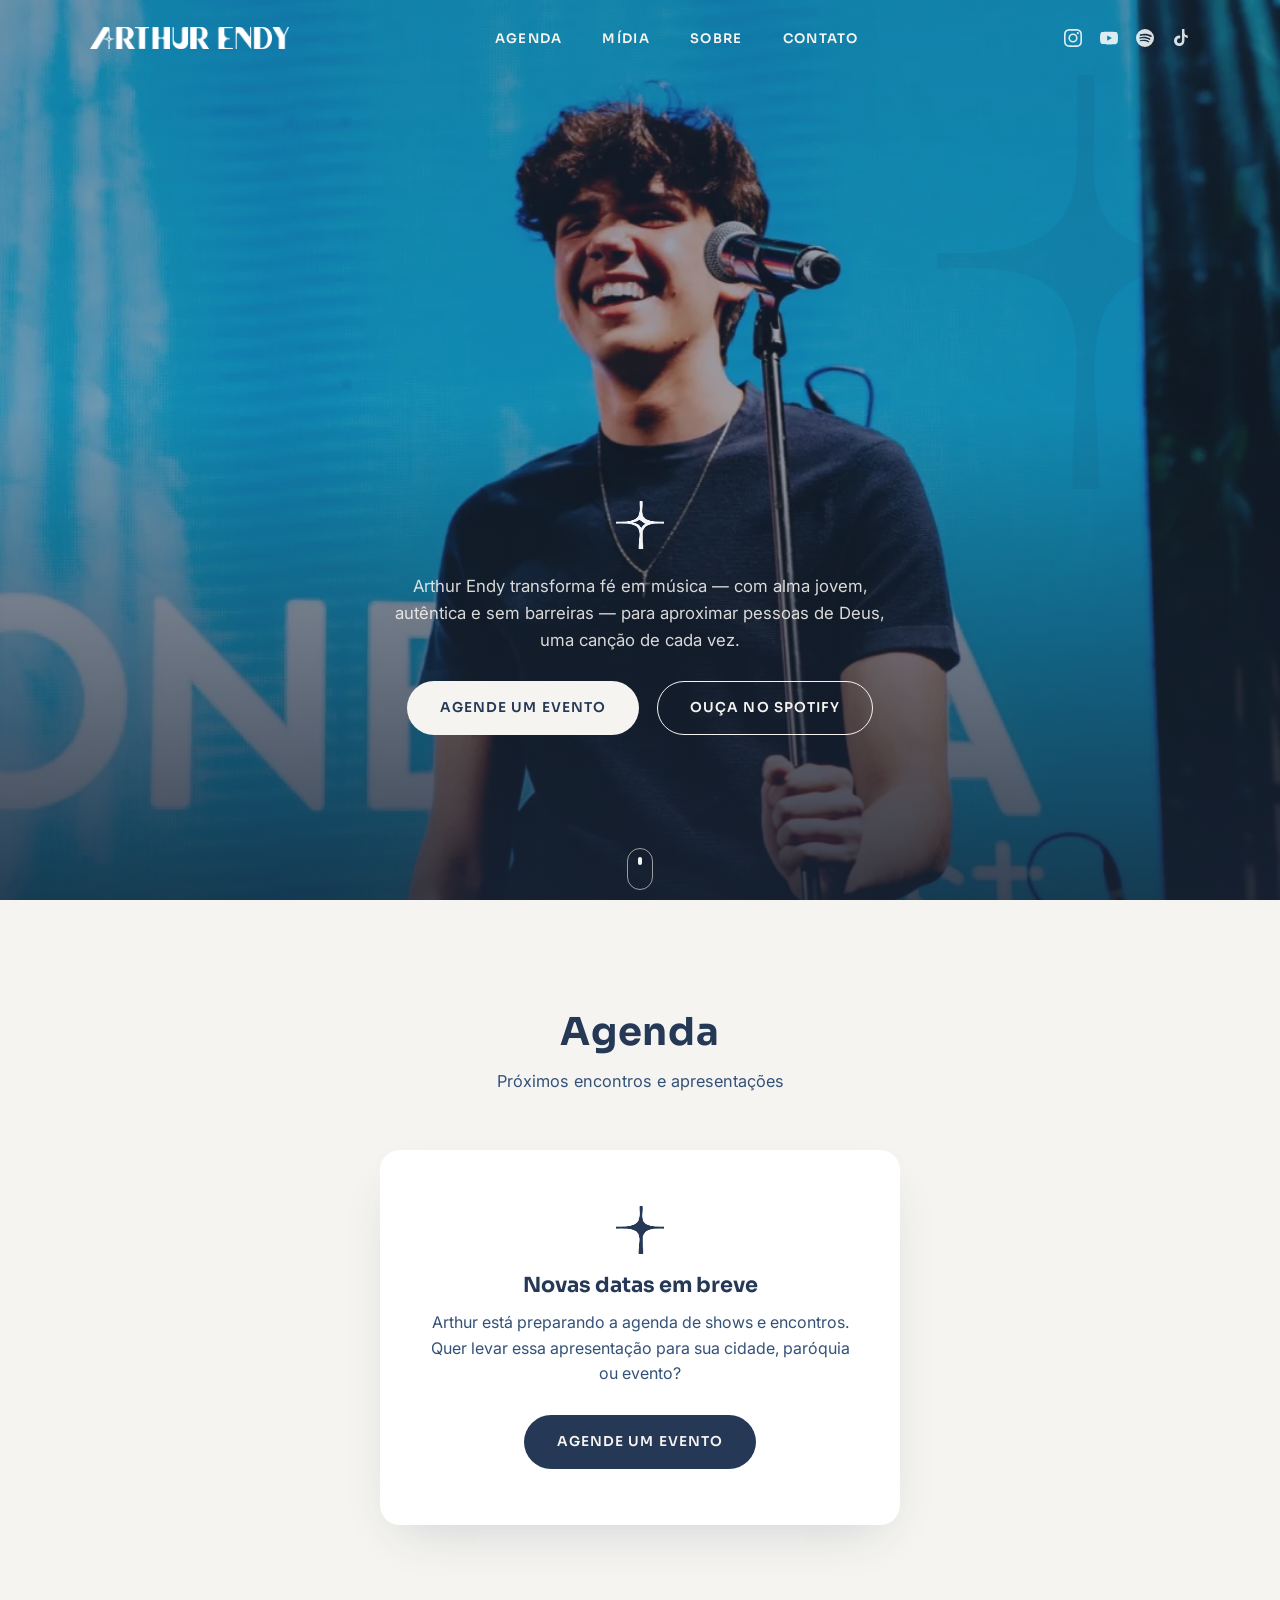
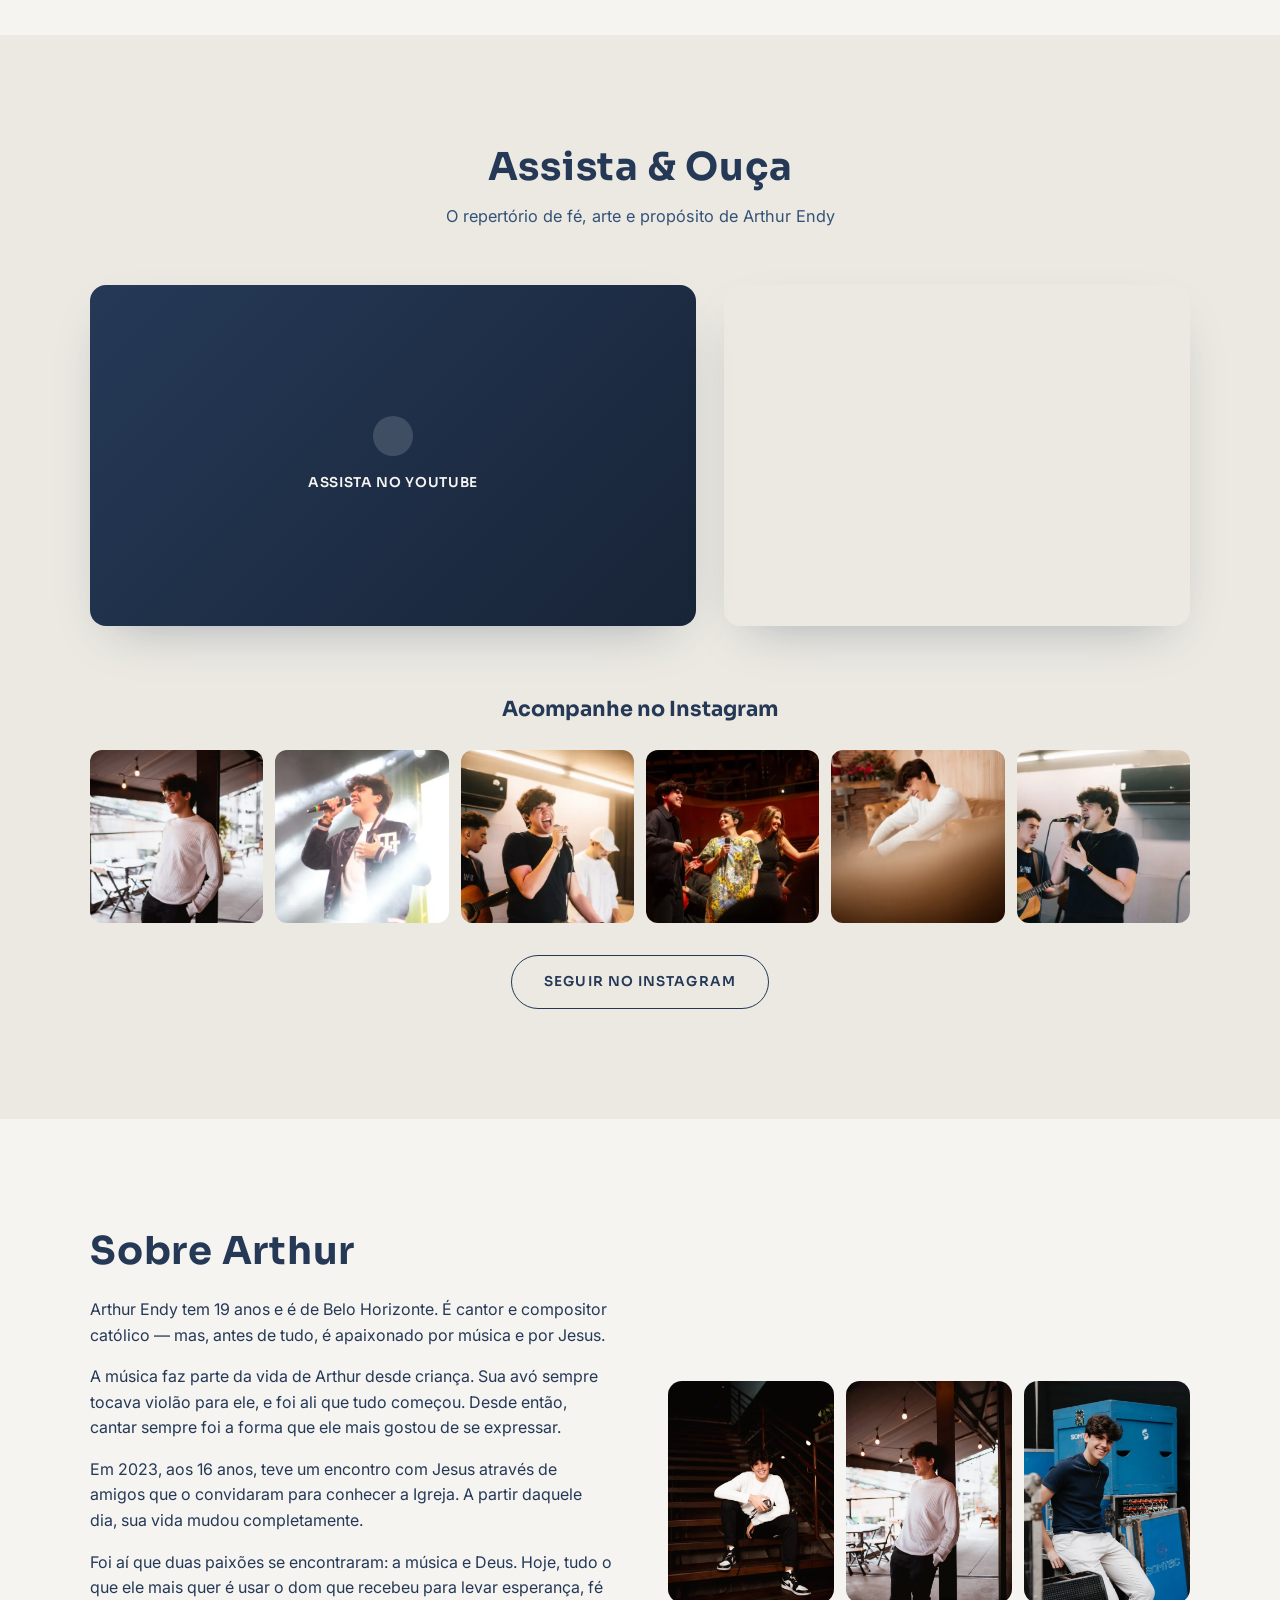
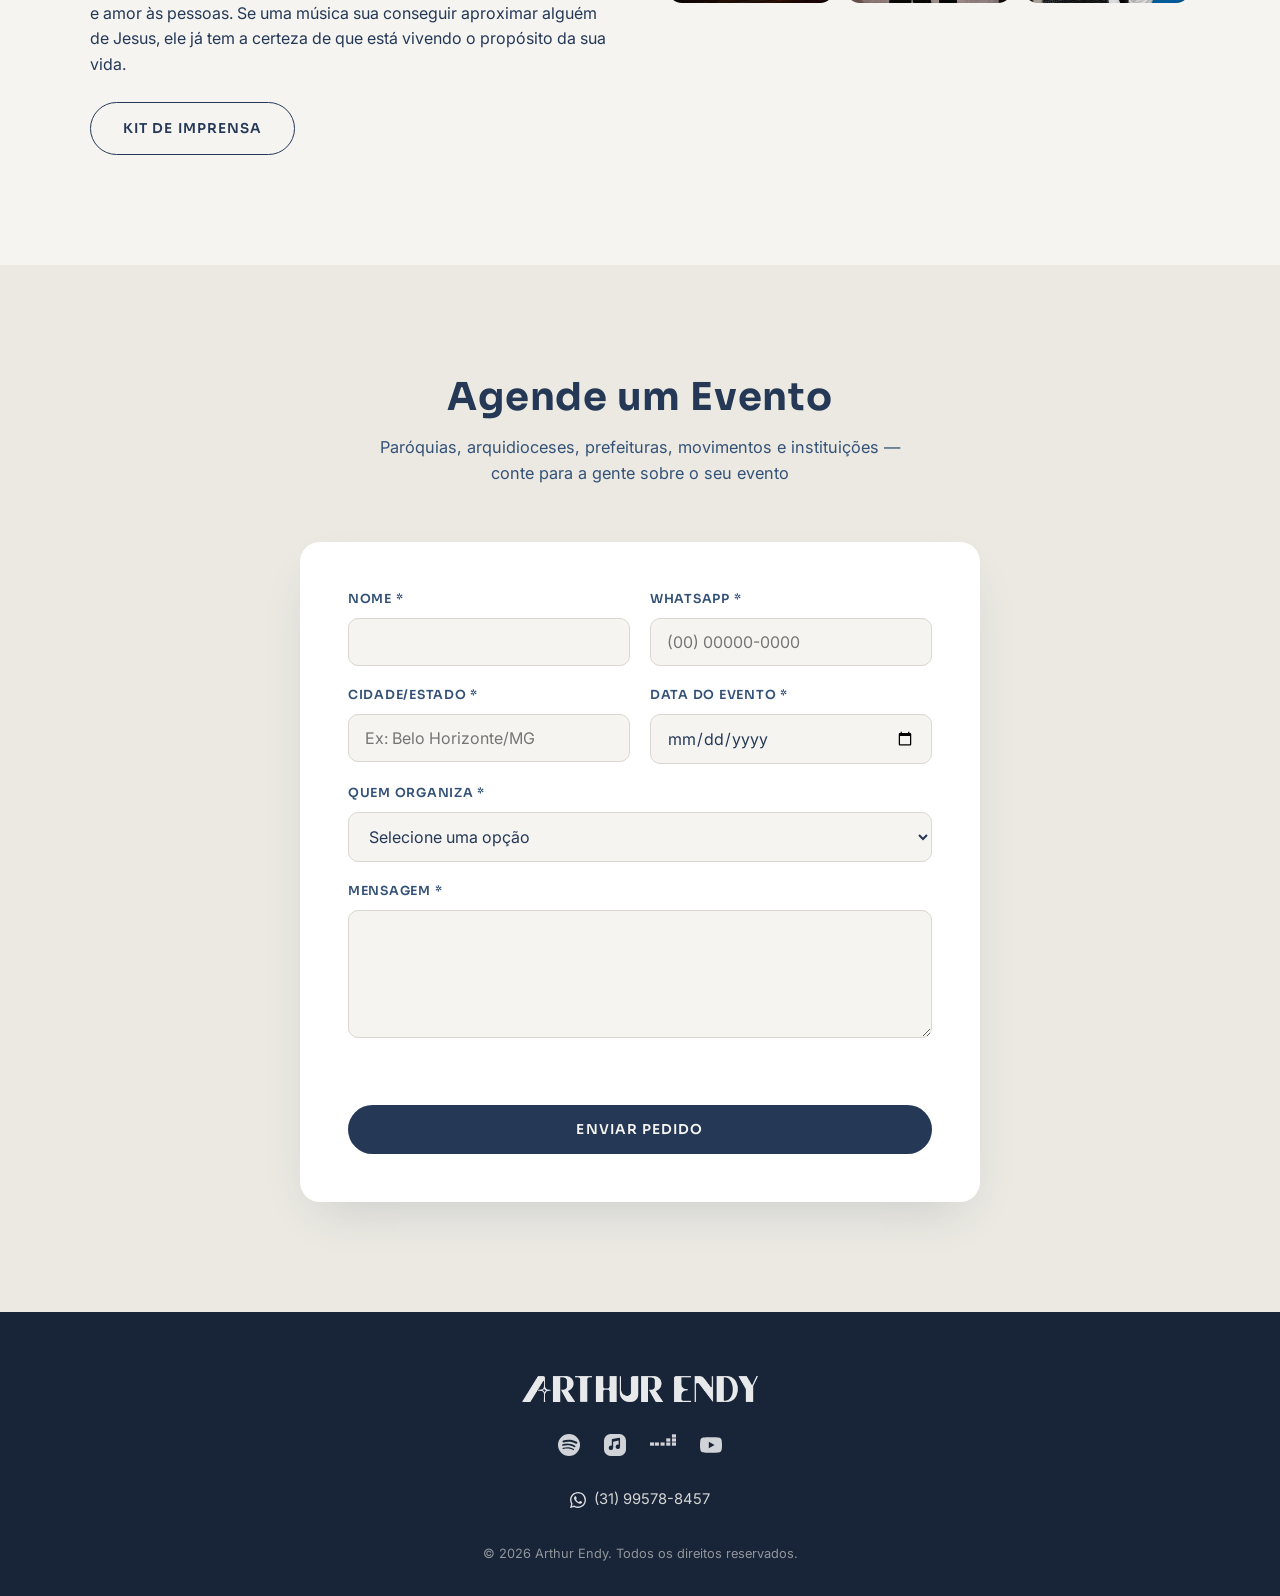
==== index.html @ 569cfab6 "first commit" ====
<!DOCTYPE html>
<html lang="pt-BR">
<head>
<meta charset="UTF-8">
<meta name="viewport" content="width=device-width, initial-scale=1.0">
<title>Arthur Endy — Cantor e Compositor Católico</title>
<meta name="description" content="Arthur Endy é cantor e compositor católico. Música, fé e propósito para aproximar pessoas de Deus. Ouça, assista e agende um evento.">

<!-- Open Graph -->
<meta property="og:type" content="website">
<meta property="og:title" content="Arthur Endy — Cantor e Compositor Católico">
<meta property="og:description" content="Música, fé e propósito. Conheça o trabalho de Arthur Endy, ouça as músicas e agende um evento.">
<meta property="og:image" content="assets/img/og-image.jpg">
<meta property="og:locale" content="pt_BR">

<link rel="icon" type="image/svg+xml" href="favicon.svg">

<link rel="preconnect" href="https://fonts.googleapis.com">
<link rel="preconnect" href="https://fonts.gstatic.com" crossorigin>
<link href="https://fonts.googleapis.com/css2?family=Sora:wght@600;700;800&family=Inter:wght@400;500;600&display=swap" rel="stylesheet">

<link rel="stylesheet" href="css/style.css">
</head>
<body>

<a class="skip-link" href="#main">Pular para o conteúdo</a>

<header class="site-header" id="topo">
  <div class="container header-inner">
    <a href="#topo" class="brand" aria-label="Arthur Endy — início">
      <img src="assets/img/logo-linear-branco.png" alt="Arthur Endy" class="brand-logo" width="209" height="23">
    </a>

    <nav class="main-nav" id="main-nav" aria-label="Navegação principal">
      <ul>
        <li><a href="#agenda">Agenda</a></li>
        <li><a href="#midia">Mídia</a></li>
        <li><a href="#sobre">Sobre</a></li>
        <li><a href="#contato">Contato</a></li>
      </ul>
    </nav>

    <div class="header-social">
      <a href="https://www.instagram.com/arthurendy/" target="_blank" rel="noopener" aria-label="Instagram de Arthur Endy"><img src="assets/icons/instagram.svg" alt="" width="20" height="20"></a>
      <a href="https://www.youtube.com/c/ArthurEndy" target="_blank" rel="noopener" aria-label="YouTube de Arthur Endy"><img src="assets/icons/youtube.svg" alt="" width="20" height="20"></a>
      <a href="https://open.spotify.com/artist/45PT90kSCjOz1tZ0P7NNvH" target="_blank" rel="noopener" aria-label="Spotify de Arthur Endy"><img src="assets/icons/spotify.svg" alt="" width="20" height="20"></a>
      <a href="https://www.tiktok.com/@arthur.endy" target="_blank" rel="noopener" aria-label="TikTok de Arthur Endy"><img src="assets/icons/tiktok.svg" alt="" width="20" height="20"></a>
    </div>

    <button class="nav-toggle" id="nav-toggle" aria-label="Abrir menu" aria-expanded="false" aria-controls="main-nav">
      <span class="nav-toggle-bar"></span>
      <span class="nav-toggle-bar"></span>
      <span class="nav-toggle-bar"></span>
    </button>
  </div>
</header>

<main id="main">

  <!-- HERO -->
  <section class="hero" id="hero">
    <img class="hero-bg" src="assets/img/hero.webp" alt="" loading="eager" fetchpriority="high">
    <div class="hero-overlay" aria-hidden="true"></div>
    <div class="hero-watermark" aria-hidden="true"></div>

    <div class="hero-content">
      <img src="assets/img/logo-branco.png" alt="Símbolo Arthur Endy" class="hero-symbol" width="72" height="72">
      <p class="hero-subtitle">Arthur Endy transforma fé em música — com alma jovem, autêntica e sem barreiras — para aproximar pessoas de Deus, uma canção de cada vez.</p>
      <div class="hero-actions">
        <a href="#contato" class="btn btn-primary">Agende um Evento</a>
        <a href="https://open.spotify.com/artist/45PT90kSCjOz1tZ0P7NNvH" target="_blank" rel="noopener" class="btn btn-outline">Ouça no Spotify</a>
      </div>
    </div>

    <a href="#agenda" class="scroll-indicator" aria-label="Rolar para o conteúdo">
      <span></span>
    </a>
  </section>

  <!-- AGENDA -->
  <section class="section" id="agenda">
    <div class="container">
      <h2 class="section-title">Agenda</h2>
      <p class="section-subtitle">Próximos encontros e apresentações</p>

      <!-- TODO: quando houver datas confirmadas, substituir o estado vazio abaixo
           pelos cards de evento (data, cidade, local) ou por um embed do Bandsintown -->
      <div class="empty-state">
        <img src="assets/img/simbolo-azul-02.png" alt="" class="empty-state-icon" width="48" height="48">
        <h3>Novas datas em breve</h3>
        <p>Arthur está preparando a agenda de shows e encontros. Quer levar essa apresentação para sua cidade, paróquia ou evento?</p>
        <a href="#contato" class="btn btn-solid">Agende um Evento</a>
      </div>
    </div>
  </section>

  <!-- MIDIA -->
  <section class="section section-alt" id="midia">
    <div class="container">
      <h2 class="section-title">Assista &amp; Ouça</h2>
      <p class="section-subtitle">O repertório de fé, arte e propósito de Arthur Endy</p>

      <div class="media-grid">
        <div class="media-video">
          <!-- TODO: confirmar o vídeo/lyric video oficial de "Desperta o Santo Dentro de Mim"
               e substituir por: <iframe src="https://www.youtube.com/embed/VIDEO_ID" ...></iframe>
               Nunca usar vídeos do repertório pop secular antigo. -->
          <a class="video-placeholder" href="https://www.youtube.com/c/ArthurEndy" target="_blank" rel="noopener" aria-label="Assistir Arthur Endy no YouTube">
            <img src="assets/icons/play.svg" alt="" class="play-icon" width="28" height="28">
            <span>Assista no YouTube</span>
          </a>
        </div>

        <div class="media-spotify">
          <iframe
            title="Player do Spotify — Desperta o Santo Dentro de Mim"
            src="https://open.spotify.com/embed/album/02Kt2gpaJbTQIVNRXUYahv?utm_source=generator&theme=0"
            width="100%" height="152" frameborder="0" allowfullscreen=""
            allow="autoplay; clipboard-write; encrypted-media; fullscreen; picture-in-picture"
            loading="lazy">
          </iframe>
          <iframe
            title="Player do Spotify — Uma História de Amor"
            src="https://open.spotify.com/embed/album/1sSsBLlesuToJD6hAaPxq7?utm_source=generator&theme=0"
            width="100%" height="152" frameborder="0" allowfullscreen=""
            allow="autoplay; clipboard-write; encrypted-media; fullscreen; picture-in-picture"
            loading="lazy">
          </iframe>
        </div>
      </div>

      <div class="instagram-block">
        <h3>Acompanhe no Instagram</h3>
        <div class="instagram-grid">
          <a href="https://www.instagram.com/arthurendy/" target="_blank" rel="noopener" class="instagram-tile" aria-label="Ver post no Instagram de Arthur Endy"><img src="assets/img/insta-1.webp" alt="Arthur Endy sorrindo em ambiente descontraído" loading="lazy" width="700" height="700"><span class="instagram-tile-icon"><img src="assets/icons/instagram.svg" alt="" width="20" height="20"></span></a>
          <a href="https://www.instagram.com/arthurendy/" target="_blank" rel="noopener" class="instagram-tile" aria-label="Ver post no Instagram de Arthur Endy"><img src="assets/img/insta-2.webp" alt="Arthur Endy cantando no palco" loading="lazy" width="700" height="700"><span class="instagram-tile-icon"><img src="assets/icons/instagram.svg" alt="" width="20" height="20"></span></a>
          <a href="https://www.instagram.com/arthurendy/" target="_blank" rel="noopener" class="instagram-tile" aria-label="Ver post no Instagram de Arthur Endy"><img src="assets/img/insta-3.webp" alt="Arthur Endy em ensaio com a banda" loading="lazy" width="700" height="700"><span class="instagram-tile-icon"><img src="assets/icons/instagram.svg" alt="" width="20" height="20"></span></a>
          <a href="https://www.instagram.com/arthurendy/" target="_blank" rel="noopener" class="instagram-tile" aria-label="Ver post no Instagram de Arthur Endy"><img src="assets/img/insta-4.webp" alt="Arthur Endy se apresentando com orquestra" loading="lazy" width="700" height="700"><span class="instagram-tile-icon"><img src="assets/icons/instagram.svg" alt="" width="20" height="20"></span></a>
          <a href="https://www.instagram.com/arthurendy/" target="_blank" rel="noopener" class="instagram-tile" aria-label="Ver post no Instagram de Arthur Endy"><img src="assets/img/insta-5.webp" alt="Arthur Endy sorrindo em momento descontraído" loading="lazy" width="700" height="700"><span class="instagram-tile-icon"><img src="assets/icons/instagram.svg" alt="" width="20" height="20"></span></a>
          <a href="https://www.instagram.com/arthurendy/" target="_blank" rel="noopener" class="instagram-tile" aria-label="Ver post no Instagram de Arthur Endy"><img src="assets/img/insta-6.webp" alt="Arthur Endy em estúdio de ensaio" loading="lazy" width="700" height="700"><span class="instagram-tile-icon"><img src="assets/icons/instagram.svg" alt="" width="20" height="20"></span></a>
        </div>
        <a href="https://www.instagram.com/arthurendy/" target="_blank" rel="noopener" class="btn btn-outline btn-dark">Seguir no Instagram</a>
      </div>
    </div>
  </section>

  <!-- SOBRE -->
  <section class="section" id="sobre">
    <div class="container about-grid">
      <div class="about-text">
        <h2 class="section-title section-title--left">Sobre Arthur</h2>
        <p>Arthur Endy tem 19 anos e é de Belo Horizonte. É cantor e compositor católico — mas, antes de tudo, é apaixonado por música e por Jesus.</p>
        <p>A música faz parte da vida de Arthur desde criança. Sua avó sempre tocava violão para ele, e foi ali que tudo começou. Desde então, cantar sempre foi a forma que ele mais gostou de se expressar.</p>
        <p>Em 2023, aos 16 anos, teve um encontro com Jesus através de amigos que o convidaram para conhecer a Igreja. A partir daquele dia, sua vida mudou completamente.</p>
        <p>Foi aí que duas paixões se encontraram: a música e Deus. Hoje, tudo o que ele mais quer é usar o dom que recebeu para levar esperança, fé e amor às pessoas. Se uma música sua conseguir aproximar alguém de Jesus, ele já tem a certeza de que está vivendo o propósito da sua vida.</p>
        <!-- TODO: linkar para o PDF do press kit quando estiver disponível -->
        <a href="#contato" class="btn btn-outline btn-dark">Kit de Imprensa</a>
      </div>

      <div class="about-photos">
        <div class="about-photo"><img src="assets/img/sobre-1.webp" alt="Arthur Endy sorrindo, sentado em uma escada" loading="lazy" width="900" height="900"></div>
        <div class="about-photo"><img src="assets/img/sobre-2.webp" alt="Arthur Endy em um momento tranquilo, sorrindo" loading="lazy" width="900" height="900"></div>
        <div class="about-photo"><img src="assets/img/sobre-3.webp" alt="Arthur Endy sorrindo nos bastidores de um show" loading="lazy" width="900" height="900"></div>
      </div>
    </div>
  </section>

  <!-- CONTATO -->
  <section class="section section-alt" id="contato">
    <div class="container">
      <h2 class="section-title">Agende um Evento</h2>
      <p class="section-subtitle">Paróquias, arquidioceses, prefeituras, movimentos e instituições — conte para a gente sobre o seu evento</p>

      <form id="contact-form" class="contact-form" novalidate action="https://formspree.io/f/xeeyovjj" method="POST">
        <input type="hidden" name="_subject" value="Novo pedido de evento — site Arthur Endy">
        <div class="form-row">
          <div class="form-group">
            <label for="nome">Nome *</label>
            <input type="text" id="nome" name="nome" required autocomplete="name">
          </div>
          <div class="form-group">
            <label for="whatsapp">WhatsApp *</label>
            <input type="tel" id="whatsapp" name="whatsapp" required autocomplete="tel" placeholder="(00) 00000-0000">
          </div>
        </div>

        <div class="form-row">
          <div class="form-group">
            <label for="cidade">Cidade/Estado *</label>
            <input type="text" id="cidade" name="cidade" required placeholder="Ex: Belo Horizonte/MG">
          </div>
          <div class="form-group">
            <label for="data">Data do Evento *</label>
            <input type="date" id="data" name="data" required>
          </div>
        </div>

        <div class="form-group">
          <label for="organizador">Quem organiza *</label>
          <select id="organizador" name="organizador" required>
            <option value="" disabled selected>Selecione uma opção</option>
            <option value="Paróquia">Paróquia</option>
            <option value="Arquidiocese">Arquidiocese</option>
            <option value="Diocese">Diocese</option>
            <option value="Prefeitura">Prefeitura</option>
            <option value="Câmara">Câmara</option>
            <option value="Movimento">Movimento</option>
            <option value="Evento Privado">Evento Privado</option>
            <option value="Imprensa">Imprensa</option>
            <option value="Instituição">Instituição</option>
          </select>
        </div>

        <div class="form-group">
          <label for="mensagem">Mensagem *</label>
          <textarea id="mensagem" name="mensagem" rows="5" required></textarea>
        </div>

        <p class="form-feedback" id="form-feedback" role="status" aria-live="polite"></p>

        <button type="submit" class="btn btn-solid btn-block">Enviar Pedido</button>
      </form>
    </div>
  </section>

</main>

<footer class="site-footer">
  <div class="container footer-inner">
    <img src="assets/img/logo-linear-branco.png" alt="Arthur Endy" class="footer-logo" width="251" height="28">

    <div class="footer-streaming">
      <a href="https://open.spotify.com/artist/45PT90kSCjOz1tZ0P7NNvH" target="_blank" rel="noopener" aria-label="Spotify"><img src="assets/icons/spotify.svg" alt="" width="22" height="22"></a>
      <a href="https://music.apple.com/br/artist/arthur-endy/1552232141" target="_blank" rel="noopener" aria-label="Apple Music"><img src="assets/icons/apple-music.svg" alt="" width="22" height="22"></a>
      <a href="https://deezer.page.link/TsARCHeXXx8tHteW8" target="_blank" rel="noopener" aria-label="Deezer"><img src="assets/icons/deezer.svg" alt="" width="26" height="12"></a>
      <a href="https://www.youtube.com/c/ArthurEndy" target="_blank" rel="noopener" aria-label="YouTube"><img src="assets/icons/youtube.svg" alt="" width="22" height="22"></a>
    </div>

    <div class="footer-contact">
      <a href="https://wa.me/5531995788457" target="_blank" rel="noopener"><img src="assets/icons/whatsapp.svg" alt="" width="16" height="16"> (31) 99578-8457</a>
    </div>

    <p class="footer-copy">© 2026 Arthur Endy. Todos os direitos reservados.</p>
  </div>
</footer>

<script src="js/script.js"></script>
</body>
</html>
---- css/style.css ----
/* ==========================================================================
   Arthur Endy — Site Oficial
   ========================================================================== */

:root {
  --azul-peregrino: #253957;
  --azul-peregrino-dark: #182437;
  --azul-peregrino-light: #345278;
  --branco-linho: #f5f4f0;
  --preto: #14181f;

  --font-display: 'Sora', sans-serif;
  --font-body: 'Inter', sans-serif;

  --header-height: 76px;
  --container-width: 1180px;

  --transition-fast: 0.2s ease;
  --transition-medium: 0.4s cubic-bezier(0.22, 1, 0.36, 1);
}

/* ---------- Reset ---------- */
*, *::before, *::after { box-sizing: border-box; }

html {
  scroll-behavior: smooth;
}

body {
  margin: 0;
  font-family: var(--font-body);
  color: var(--azul-peregrino);
  background: var(--branco-linho);
  -webkit-font-smoothing: antialiased;
  line-height: 1.6;
}

img { max-width: 100%; display: block; }

a { color: inherit; text-decoration: none; }

ul { list-style: none; margin: 0; padding: 0; }

h1, h2, h3 {
  font-family: var(--font-display);
  font-weight: 700;
  line-height: 1.15;
  margin: 0;
}

p { margin: 0 0 1em; }

button { font-family: inherit; cursor: pointer; }

input, select, textarea { font-family: inherit; font-size: 1rem; }

.container {
  max-width: var(--container-width);
  margin: 0 auto;
  padding: 0 24px;
}

.skip-link {
  position: absolute;
  left: -9999px;
  top: 0;
  background: var(--branco-linho);
  color: var(--azul-peregrino);
  padding: 12px 20px;
  z-index: 200;
  font-weight: 600;
}
.skip-link:focus {
  left: 16px;
  top: 16px;
}

:focus-visible {
  outline: 2px solid var(--branco-linho);
  outline-offset: 3px;
}

/* ---------- Buttons ---------- */
.btn {
  display: inline-flex;
  align-items: center;
  justify-content: center;
  gap: 8px;
  padding: 15px 32px;
  font-family: var(--font-display);
  font-weight: 600;
  font-size: 0.85rem;
  letter-spacing: 0.08em;
  text-transform: uppercase;
  border-radius: 100px;
  border: 1.5px solid transparent;
  transition: transform var(--transition-fast), background var(--transition-fast), color var(--transition-fast), border-color var(--transition-fast);
  white-space: nowrap;
}
.btn:hover { transform: translateY(-2px); }

.btn-primary {
  background: var(--branco-linho);
  color: var(--azul-peregrino);
}
.btn-primary:hover { background: #ffffff; }

.btn-solid {
  background: var(--azul-peregrino);
  color: var(--branco-linho);
}
.btn-solid:hover { background: var(--azul-peregrino-dark); }

.btn-outline {
  border-color: currentColor;
  color: var(--branco-linho);
}
.btn-outline:hover { background: rgba(245, 244, 240, 0.12); }

.btn-outline.btn-dark {
  color: var(--azul-peregrino);
}
.btn-outline.btn-dark:hover { background: rgba(37, 57, 87, 0.08); }

.btn-block { width: 100%; }

/* ==========================================================================
   Header
   ========================================================================== */
.site-header {
  position: fixed;
  top: 0;
  left: 0;
  right: 0;
  z-index: 100;
  height: var(--header-height);
  display: flex;
  align-items: center;
  background: transparent;
  transition: background var(--transition-medium), box-shadow var(--transition-medium);
}

.site-header.scrolled {
  background: var(--azul-peregrino);
  box-shadow: 0 6px 24px rgba(0, 0, 0, 0.15);
}

.header-inner {
  display: flex;
  align-items: center;
  justify-content: space-between;
  width: 100%;
}

.brand {
  display: flex;
  align-items: center;
  color: var(--branco-linho);
}

.brand-logo { height: 22px; width: auto; }

.main-nav ul {
  display: flex;
  gap: 40px;
}

.main-nav a {
  color: var(--branco-linho);
  font-family: var(--font-display);
  font-weight: 600;
  font-size: 0.82rem;
  letter-spacing: 0.1em;
  text-transform: uppercase;
  position: relative;
  padding-bottom: 4px;
}

.main-nav a::after {
  content: '';
  position: absolute;
  left: 0;
  bottom: 0;
  width: 0;
  height: 1.5px;
  background: currentColor;
  transition: width var(--transition-fast);
}

.main-nav a:hover::after { width: 100%; }

.header-social {
  display: flex;
  align-items: center;
  gap: 18px;
}

.header-social a { color: var(--branco-linho); opacity: 0.85; transition: opacity var(--transition-fast); }
.header-social a:hover { opacity: 1; }
.header-social img {
  width: 18px;
  height: 18px;
  filter: brightness(0) invert(1);
}

.nav-toggle {
  display: none;
  flex-direction: column;
  justify-content: center;
  align-items: center;
  gap: 6px;
  width: 40px;
  height: 40px;
  background: none;
  border: none;
  padding: 4px;
}

.nav-toggle-bar {
  display: block;
  width: 22px;
  height: 2px;
  background: var(--branco-linho);
  border-radius: 2px;
  transition: transform var(--transition-fast), opacity var(--transition-fast), width var(--transition-fast);
}

.nav-toggle[aria-expanded="true"] .nav-toggle-bar:nth-child(1) {
  transform: translateY(8px) rotate(45deg);
}
.nav-toggle[aria-expanded="true"] .nav-toggle-bar:nth-child(2) {
  opacity: 0;
  width: 0;
}
.nav-toggle[aria-expanded="true"] .nav-toggle-bar:nth-child(3) {
  transform: translateY(-8px) rotate(-45deg);
}

@media (max-width: 1023px) {
  .main-nav {
    position: fixed;
    top: var(--header-height);
    left: 0;
    right: 0;
    background: var(--azul-peregrino);
    max-height: 0;
    overflow: hidden;
    transition: max-height var(--transition-medium);
  }
  .main-nav.open { max-height: 320px; }
  .main-nav ul {
    flex-direction: column;
    gap: 0;
    padding: 8px 24px 24px;
  }
  .main-nav li {
    opacity: 0;
    transform: translateY(-8px);
    transition: opacity 0.3s ease, transform 0.3s ease;
  }
  .main-nav.open li {
    opacity: 1;
    transform: translateY(0);
  }
  .main-nav.open li:nth-child(1) { transition-delay: 0.06s; }
  .main-nav.open li:nth-child(2) { transition-delay: 0.12s; }
  .main-nav.open li:nth-child(3) { transition-delay: 0.18s; }
  .main-nav.open li:nth-child(4) { transition-delay: 0.24s; }
  .main-nav a {
    display: block;
    padding: 14px 0;
    border-bottom: 1px solid rgba(245, 244, 240, 0.12);
  }
  .header-social { display: none; }
  .nav-toggle { display: flex; }
}

/* ==========================================================================
   Hero
   ========================================================================== */
.hero {
  position: relative;
  min-height: 100svh;
  display: flex;
  align-items: center;
  justify-content: center;
  overflow: hidden;
  isolation: isolate;
}

.hero-bg {
  position: absolute;
  inset: 0;
  width: 100%;
  height: 100%;
  object-fit: cover;
  object-position: center 30%;
  z-index: -3;
}

.hero-overlay {
  position: absolute;
  inset: 0;
  background: linear-gradient(180deg, rgba(37, 57, 87, 0.45) 0%, rgba(37, 57, 87, 0.4) 45%, rgba(24, 36, 55, 0.85) 100%);
  z-index: -2;
}

.hero-watermark {
  position: absolute;
  inset: 0;
  background-image: url('../assets/img/simbolo-watermark.svg');
  background-repeat: no-repeat;
  background-position: 105% 10%;
  background-size: 480px;
  opacity: 0.08;
  z-index: -1;
}

.hero-content {
  position: relative;
  max-width: var(--container-width);
  margin: 0 auto;
  text-align: center;
  color: var(--branco-linho);
  padding: calc(var(--header-height) + 260px) 24px 0;
  display: flex;
  flex-direction: column;
  align-items: center;
}

@media (min-width: 1280px) {
  .hero-content { padding-left: 40px; padding-right: 40px; }
}

.hero-symbol {
  width: 48px;
  height: 48px;
  margin-bottom: 24px;
  opacity: 0.95;
}


.hero-subtitle {
  max-width: 46ch;
  margin: 0 auto 28px;
  font-size: 1.05rem;
  color: rgba(245, 244, 240, 0.88);
}

.hero-actions {
  display: flex;
  flex-wrap: wrap;
  justify-content: center;
  gap: 18px;
}

.scroll-indicator {
  position: absolute;
  bottom: 10px;
  left: 50%;
  transform: translateX(-50%);
  width: 26px;
  height: 42px;
  border: 1.5px solid rgba(245, 244, 240, 0.6);
  border-radius: 20px;
}

.scroll-indicator span {
  position: absolute;
  top: 8px;
  left: 50%;
  width: 4px;
  height: 8px;
  margin-left: -2px;
  background: var(--branco-linho);
  border-radius: 2px;
  animation: scroll-hint 1.8s infinite;
}

@keyframes scroll-hint {
  0% { opacity: 1; transform: translateY(0); }
  70% { opacity: 0; transform: translateY(14px); }
  100% { opacity: 0; }
}

/* ==========================================================================
   Sections — shared
   ========================================================================== */
.section {
  padding: 110px 0;
}

.section-alt {
  background: #ebe9e2;
}

.section-title {
  font-size: clamp(1.7rem, 4vw, 2.4rem);
  text-align: center;
  letter-spacing: 0.02em;
}

.section-title--left { text-align: left; }

.section-subtitle {
  text-align: center;
  max-width: 52ch;
  margin: 14px auto 56px;
  color: var(--azul-peregrino-light);
  font-size: 1.02rem;
}

.reveal {
  opacity: 0;
  transform: translateY(28px);
  transition: opacity 0.7s ease, transform 0.7s ease;
}
.reveal.is-visible {
  opacity: 1;
  transform: translateY(0);
}

/* ==========================================================================
   Agenda
   ========================================================================== */
.empty-state {
  max-width: 520px;
  margin: 0 auto;
  text-align: center;
  background: #ffffff;
  border-radius: 20px;
  padding: 56px 40px;
  box-shadow: 0 20px 50px -20px rgba(37, 57, 87, 0.2);
}

.empty-state-icon { margin: 0 auto 20px; }

.empty-state h3 {
  font-size: 1.3rem;
  margin-bottom: 12px;
}

.empty-state p {
  color: var(--azul-peregrino-light);
  margin-bottom: 28px;
}

/* ==========================================================================
   Midia
   ========================================================================== */
.media-grid {
  display: grid;
  grid-template-columns: 1fr;
  gap: 28px;
  margin-bottom: 72px;
}

@media (min-width: 1024px) {
  .media-grid {
    grid-template-columns: 1.3fr 1fr;
    align-items: stretch;
  }
}

.media-video, .media-spotify {
  border-radius: 16px;
  overflow: hidden;
  box-shadow: 0 20px 50px -25px rgba(37, 57, 87, 0.4);
}

.media-spotify {
  display: flex;
  flex-direction: column;
  justify-content: center;
  gap: 16px;
}

.media-spotify iframe { display: block; border-radius: 16px; }

.video-placeholder {
  position: relative;
  display: flex;
  flex-direction: column;
  align-items: center;
  justify-content: center;
  gap: 16px;
  aspect-ratio: 16 / 9;
  width: 100%;
  height: 100%;
  background: linear-gradient(135deg, var(--azul-peregrino), var(--azul-peregrino-dark));
  color: var(--branco-linho);
  font-family: var(--font-display);
  font-weight: 600;
  letter-spacing: 0.05em;
  text-transform: uppercase;
  font-size: 0.85rem;
  transition: filter var(--transition-fast);
}
.video-placeholder:hover { filter: brightness(1.12); }

.play-icon {
  width: 26px;
  height: 26px;
  padding: 20px;
  background: rgba(245, 244, 240, 0.15);
  border-radius: 50%;
  filter: brightness(0) invert(1);
}


.instagram-block h3 {
  text-align: center;
  font-size: 1.3rem;
  margin-bottom: 28px;
}

.instagram-grid {
  display: grid;
  grid-template-columns: repeat(2, 1fr);
  gap: 12px;
  margin-bottom: 32px;
}

@media (min-width: 640px) {
  .instagram-grid { grid-template-columns: repeat(3, 1fr); }
}
@media (min-width: 1024px) {
  .instagram-grid { grid-template-columns: repeat(6, 1fr); }
}

.instagram-tile {
  position: relative;
  aspect-ratio: 1 / 1;
  border-radius: 12px;
  overflow: hidden;
  display: block;
}

.instagram-tile img:first-child {
  width: 100%;
  height: 100%;
  object-fit: cover;
  transition: transform var(--transition-medium);
}

.instagram-tile:hover img:first-child { transform: scale(1.08); }

.instagram-tile-icon {
  position: absolute;
  inset: 0;
  display: flex;
  align-items: center;
  justify-content: center;
  background: rgba(37, 57, 87, 0);
  opacity: 0;
  transition: opacity var(--transition-fast), background var(--transition-fast);
}
.instagram-tile-icon img {
  filter: brightness(0) invert(1);
}
.instagram-tile:hover .instagram-tile-icon {
  opacity: 1;
  background: rgba(37, 57, 87, 0.45);
}

.instagram-block { text-align: center; }

/* ==========================================================================
   Sobre
   ========================================================================== */
.about-grid {
  display: grid;
  grid-template-columns: 1fr;
  gap: 56px;
  align-items: center;
}

@media (min-width: 1024px) {
  .about-grid { grid-template-columns: 1fr 1fr; }
}

.about-text p { color: var(--azul-peregrino); }
.about-text .section-title { margin-bottom: 24px; }
.about-text .btn { margin-top: 8px; }

.about-photos {
  display: grid;
  grid-template-columns: repeat(3, 1fr);
  gap: 12px;
}

.about-photo {
  aspect-ratio: 3 / 4;
  border-radius: 14px;
  overflow: hidden;
  background: var(--azul-peregrino);
}

.about-photo img {
  width: 100%;
  height: 100%;
  object-fit: cover;
}

/* ==========================================================================
   Contato
   ========================================================================== */
.contact-form {
  max-width: 680px;
  margin: 0 auto;
  background: #ffffff;
  border-radius: 20px;
  padding: 48px;
  box-shadow: 0 20px 50px -20px rgba(37, 57, 87, 0.2);
}

.form-row {
  display: grid;
  grid-template-columns: 1fr;
  gap: 20px;
}

@media (min-width: 640px) {
  .form-row { grid-template-columns: 1fr 1fr; }
}

.form-group { margin-bottom: 20px; }

.form-group label {
  display: block;
  font-family: var(--font-display);
  font-weight: 600;
  font-size: 0.78rem;
  letter-spacing: 0.06em;
  text-transform: uppercase;
  margin-bottom: 8px;
  color: var(--azul-peregrino-light);
}

.form-group input,
.form-group select,
.form-group textarea {
  width: 100%;
  padding: 13px 16px;
  border: 1.5px solid #d9d7cf;
  border-radius: 10px;
  background: var(--branco-linho);
  color: var(--azul-peregrino);
  transition: border-color var(--transition-fast);
}

.form-group input:focus,
.form-group select:focus,
.form-group textarea:focus {
  outline: none;
  border-color: var(--azul-peregrino);
}

.form-group textarea { resize: vertical; min-height: 120px; }

.form-group.has-error input,
.form-group.has-error select,
.form-group.has-error textarea {
  border-color: #b8433f;
}

.form-feedback {
  min-height: 1.4em;
  font-size: 0.9rem;
  font-weight: 600;
  text-align: center;
  margin: 4px 0 20px;
}
.form-feedback.success { color: #2c6e49; }
.form-feedback.error { color: #b8433f; }

/* ==========================================================================
   Footer
   ========================================================================== */
.site-footer {
  background: var(--azul-peregrino-dark);
  color: var(--branco-linho);
  padding: 64px 0 32px;
  text-align: center;
}

.footer-logo {
  height: 26px;
  width: auto;
  margin: 0 auto 32px;
  opacity: 0.9;
}

.footer-streaming {
  display: flex;
  justify-content: center;
  gap: 24px;
  margin-bottom: 32px;
}
.footer-streaming a { opacity: 0.8; transition: opacity var(--transition-fast); }
.footer-streaming a:hover { opacity: 1; }
.footer-streaming img { filter: brightness(0) invert(1); }

.footer-contact {
  display: flex;
  flex-wrap: wrap;
  justify-content: center;
  gap: 28px;
  margin-bottom: 32px;
  font-size: 0.92rem;
}
.footer-contact a {
  display: inline-flex;
  align-items: center;
  gap: 8px;
  opacity: 0.85;
  transition: opacity var(--transition-fast);
}
.footer-contact a:hover { opacity: 1; }
.footer-contact img { filter: brightness(0) invert(1); }

.footer-copy {
  font-size: 0.8rem;
  color: rgba(245, 244, 240, 0.55);
  margin: 0;
}

/* ==========================================================================
   Responsive tweaks
   ========================================================================== */
@media (max-width: 639px) {
  .section { padding: 80px 0; }
  .contact-form { padding: 32px 24px; }
}

@media (min-width: 1280px) {
  .container { padding: 0 40px; }
}
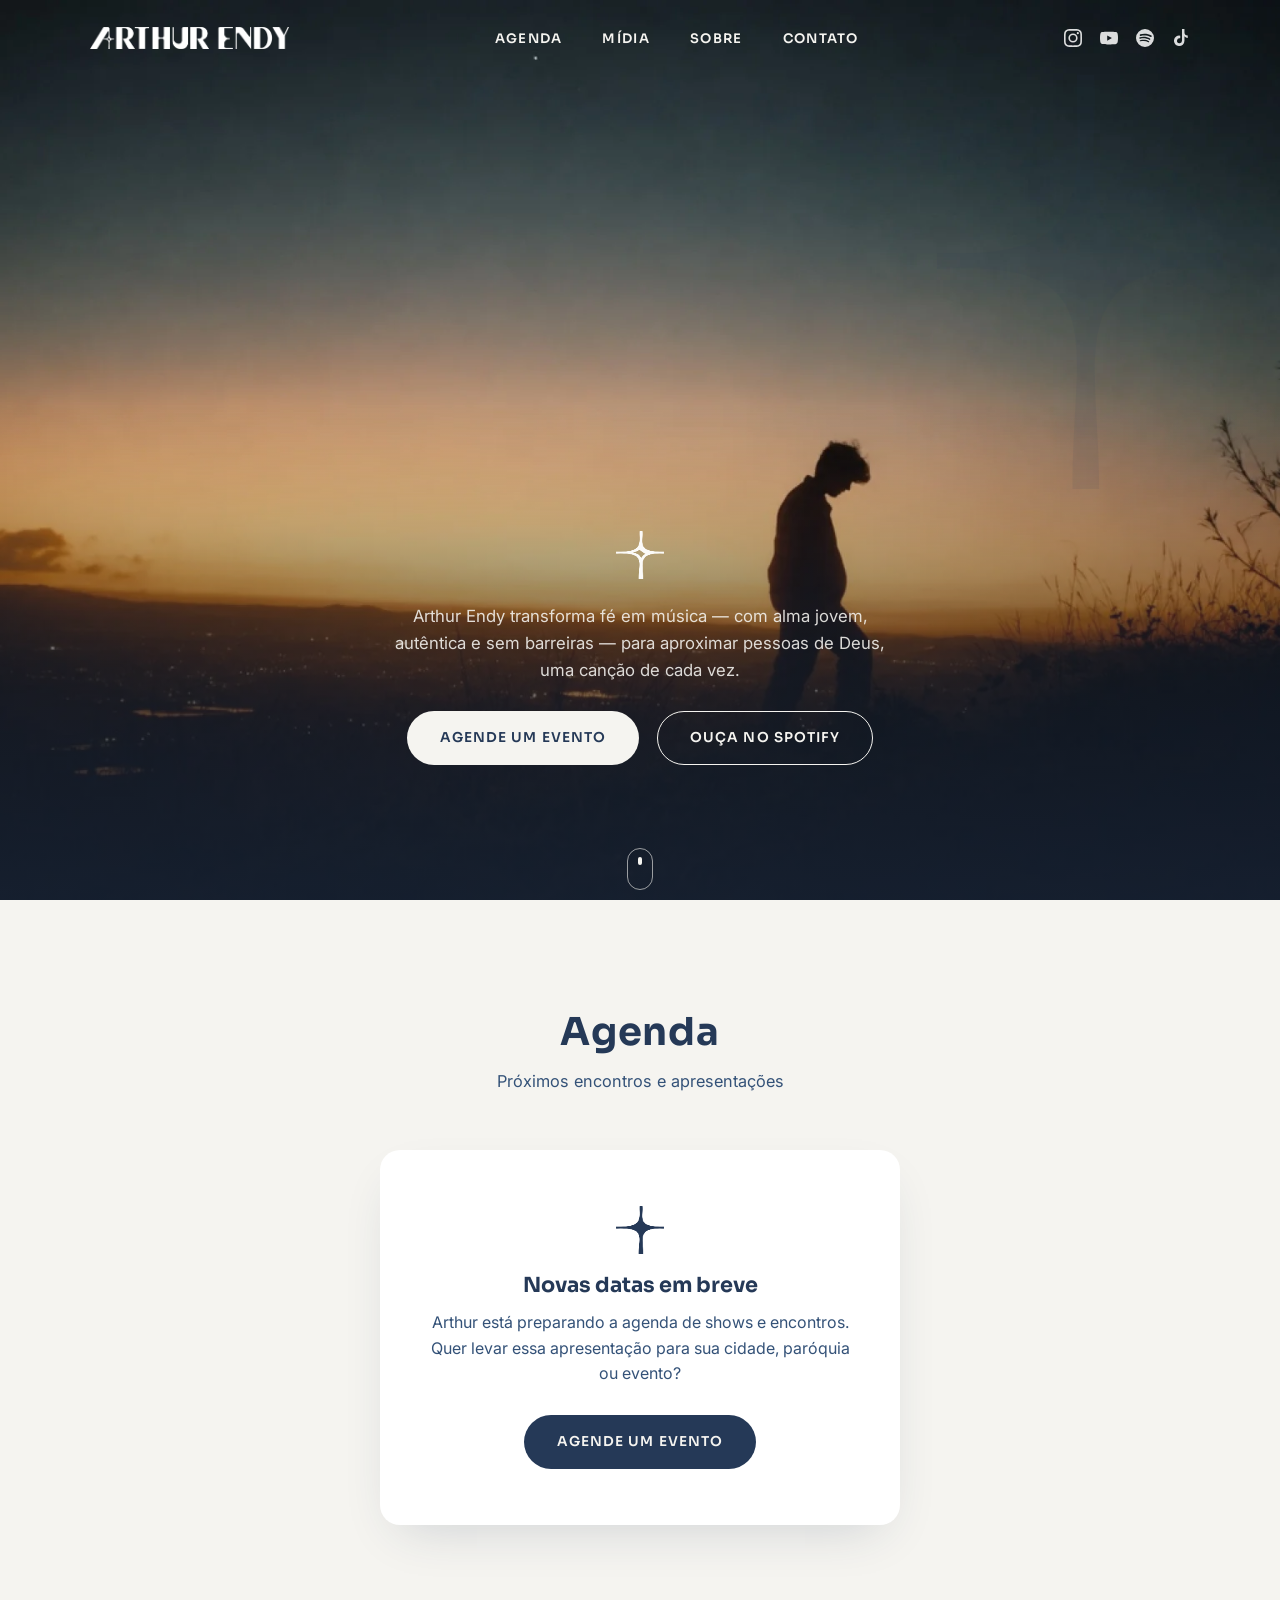
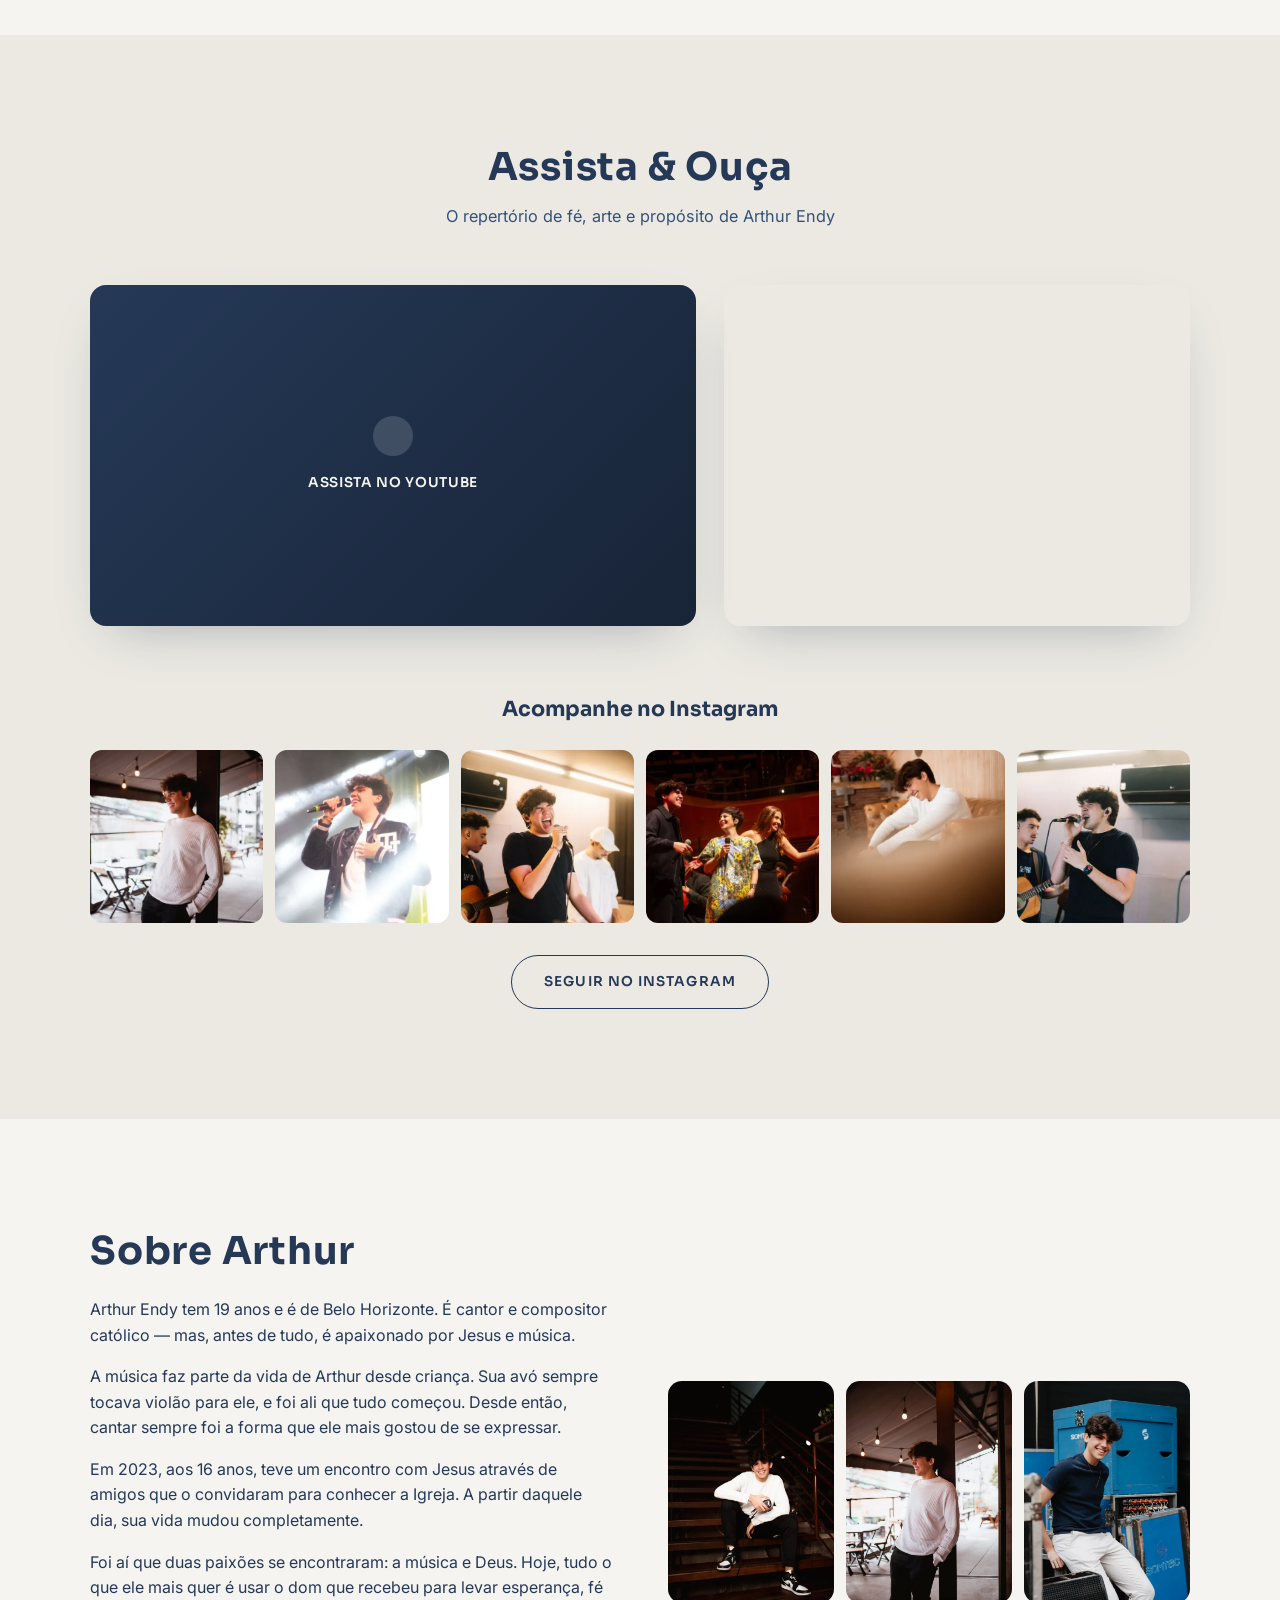
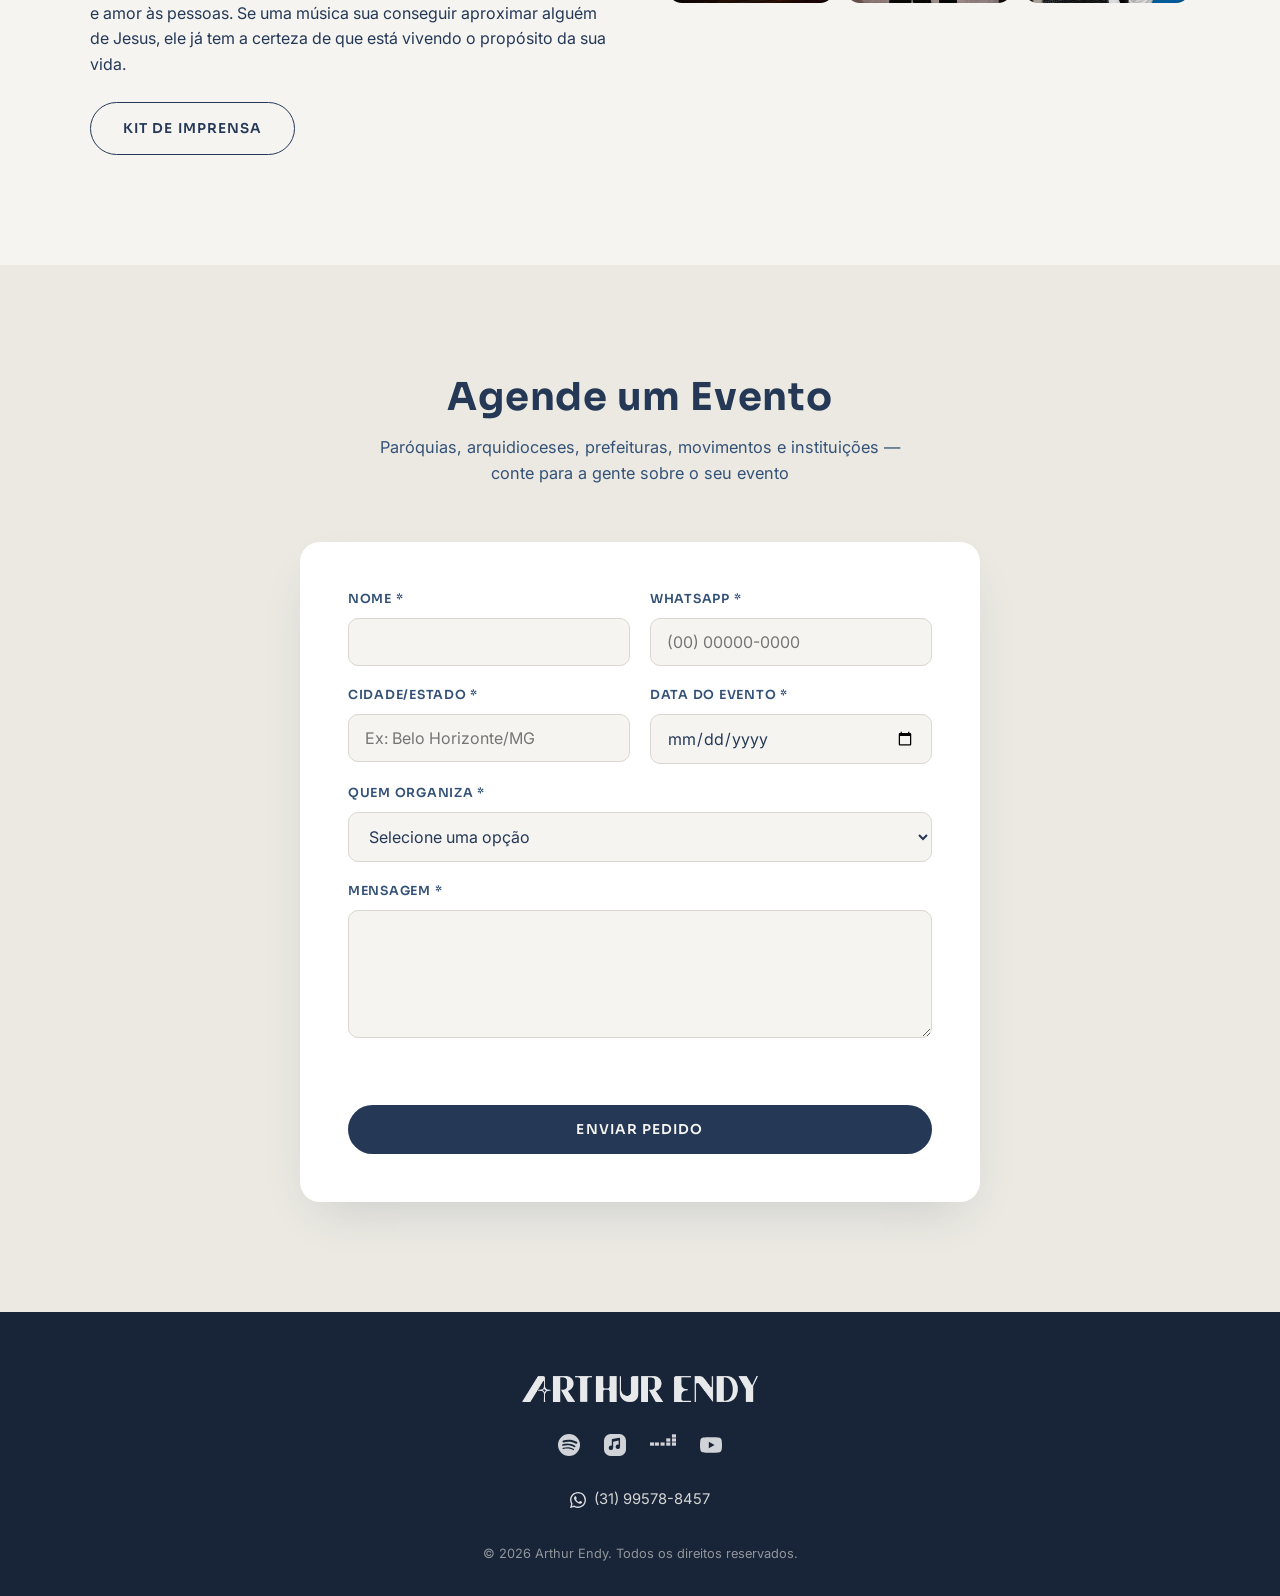
==== commit ca6d64ba: "ok" ====
--- a/index.html
+++ b/index.html
@@ -149,7 +149,7 @@
     <div class="container about-grid">
       <div class="about-text">
         <h2 class="section-title section-title--left">Sobre Arthur</h2>
-        <p>Arthur Endy tem 19 anos e é de Belo Horizonte. É cantor e compositor católico — mas, antes de tudo, é apaixonado por música e por Jesus.</p>
+        <p>Arthur Endy tem 19 anos e é de Belo Horizonte. É cantor e compositor católico — mas, antes de tudo, é apaixonado por Jesus e música.</p>
         <p>A música faz parte da vida de Arthur desde criança. Sua avó sempre tocava violão para ele, e foi ali que tudo começou. Desde então, cantar sempre foi a forma que ele mais gostou de se expressar.</p>
         <p>Em 2023, aos 16 anos, teve um encontro com Jesus através de amigos que o convidaram para conhecer a Igreja. A partir daquele dia, sua vida mudou completamente.</p>
         <p>Foi aí que duas paixões se encontraram: a música e Deus. Hoje, tudo o que ele mais quer é usar o dom que recebeu para levar esperança, fé e amor às pessoas. Se uma música sua conseguir aproximar alguém de Jesus, ele já tem a certeza de que está vivendo o propósito da sua vida.</p>
--- a/css/style.css
+++ b/css/style.css
@@ -301,7 +301,7 @@
 .hero-overlay {
   position: absolute;
   inset: 0;
-  background: linear-gradient(180deg, rgba(37, 57, 87, 0.45) 0%, rgba(37, 57, 87, 0.4) 45%, rgba(24, 36, 55, 0.85) 100%);
+  background: linear-gradient(180deg, rgba(24, 36, 55, 0) 0%, rgba(24, 36, 55, 0) 45%, rgba(24, 36, 55, 0.45) 68%, rgba(24, 36, 55, 0.82) 100%);
   z-index: -2;
 }
 
@@ -322,7 +322,7 @@
   margin: 0 auto;
   text-align: center;
   color: var(--branco-linho);
-  padding: calc(var(--header-height) + 260px) 24px 0;
+  padding: calc(var(--header-height) + 320px) 24px 0;
   display: flex;
   flex-direction: column;
   align-items: center;
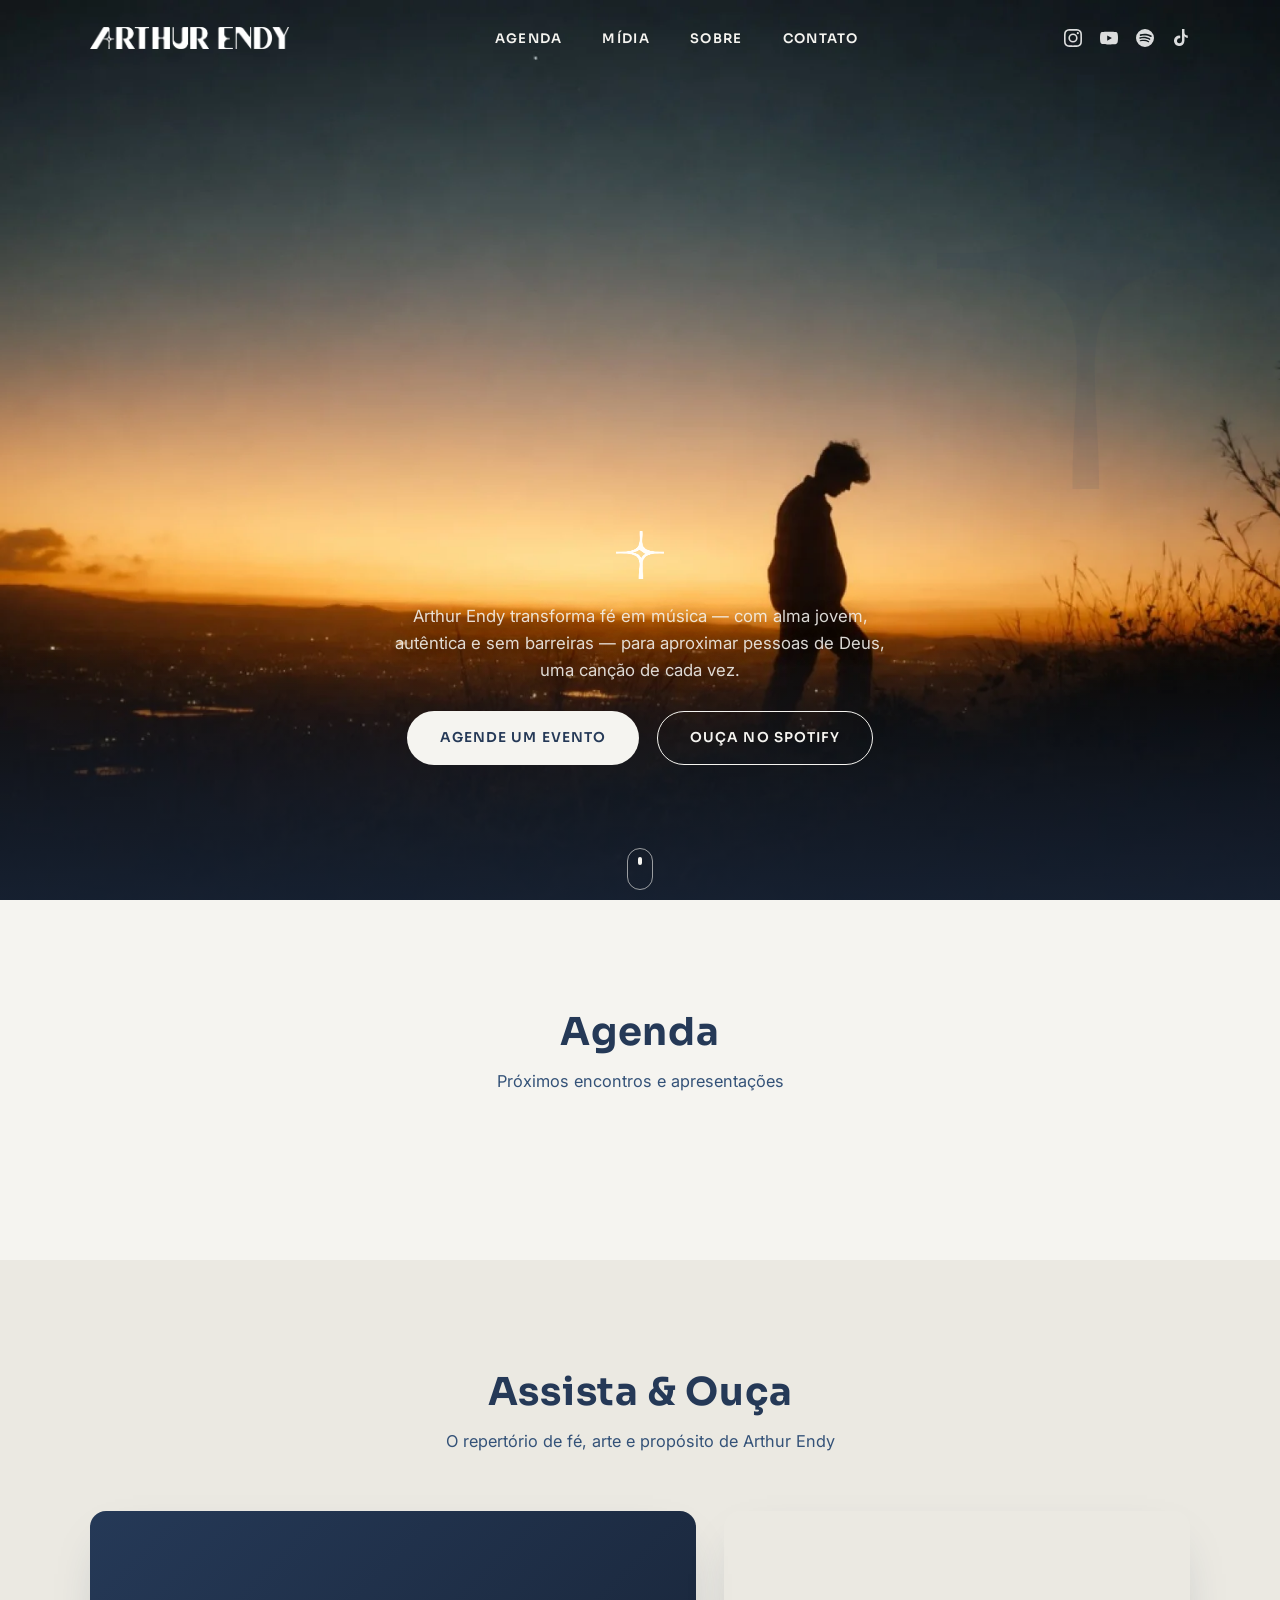
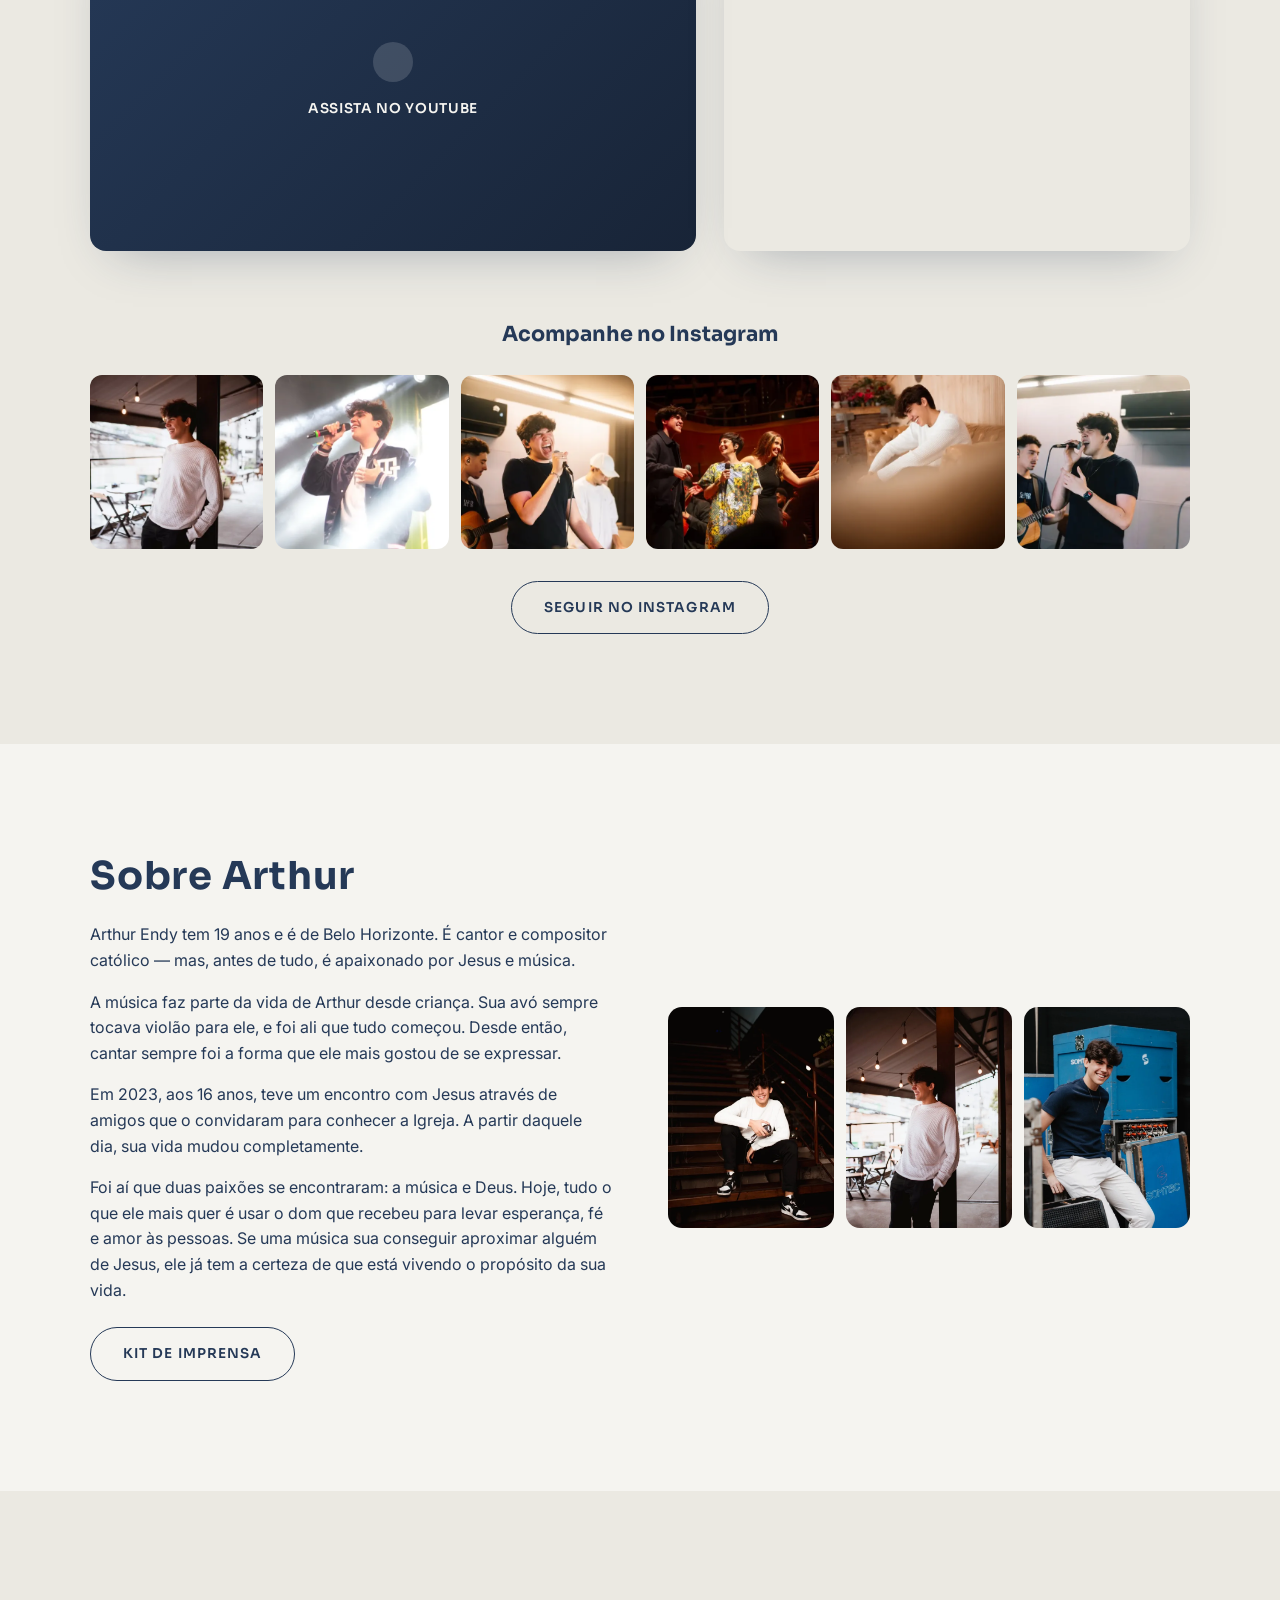
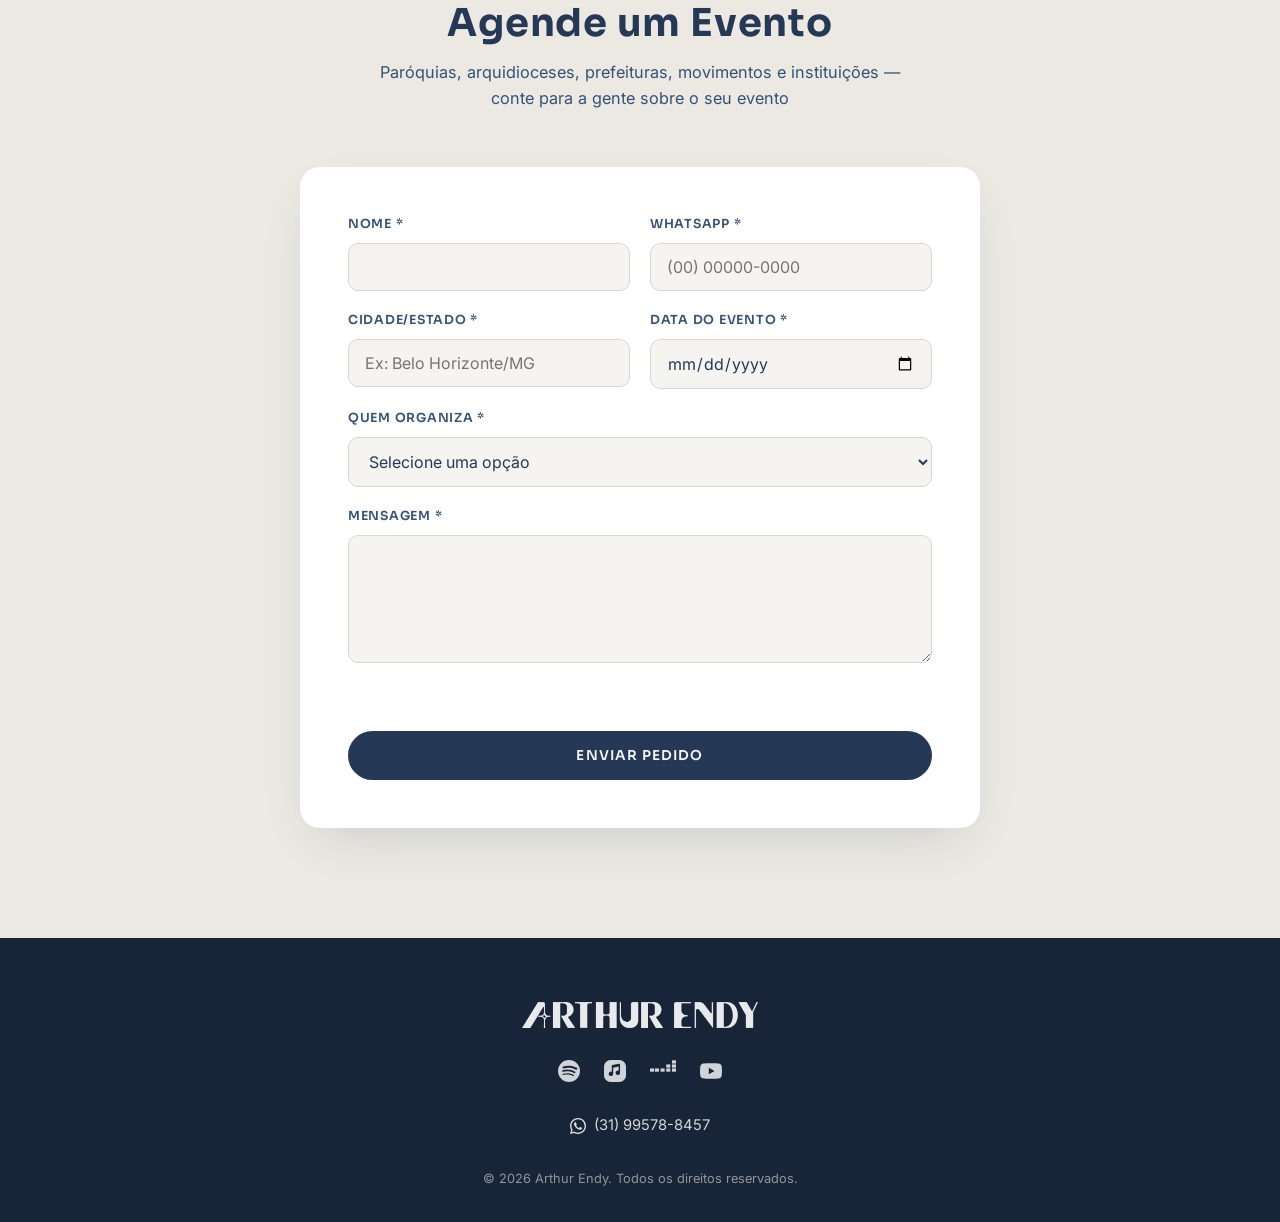
==== commit 7af4e735: "Adiciona widget de agenda do Bandsintown" ====
--- a/index.html
+++ b/index.html
@@ -83,14 +83,15 @@
       <h2 class="section-title">Agenda</h2>
       <p class="section-subtitle">Próximos encontros e apresentações</p>
 
-      <!-- TODO: quando houver datas confirmadas, substituir o estado vazio abaixo
-           pelos cards de evento (data, cidade, local) ou por um embed do Bandsintown -->
-      <div class="empty-state">
-        <img src="assets/img/simbolo-azul-02.png" alt="" class="empty-state-icon" width="48" height="48">
-        <h3>Novas datas em breve</h3>
-        <p>Arthur está preparando a agenda de shows e encontros. Quer levar essa apresentação para sua cidade, paróquia ou evento?</p>
-        <a href="#contato" class="btn btn-solid">Agende um Evento</a>
-      </div>
+      <a class="bit-widget-initializer"
+        data-artist-name="id_15656749"
+        data-app-id="1c23c01c9c00f2614237e19d9982d6f2"
+        data-display-local-dates="false"
+        data-display-details="true"
+        data-display-lineup="true"
+        data-display-start-time="true"
+        data-event-rsvp-position="left"
+        ></a>
     </div>
   </section>
 
@@ -244,6 +245,7 @@
   </div>
 </footer>
 
+<script charset="utf-8" src="https://widgetv3.bandsintown.com/main.min.js"></script>
 <script src="js/script.js"></script>
 </body>
 </html>
--- a/css/style.css
+++ b/css/style.css
@@ -301,7 +301,7 @@
 .hero-overlay {
   position: absolute;
   inset: 0;
-  background: linear-gradient(180deg, rgba(24, 36, 55, 0) 0%, rgba(24, 36, 55, 0) 45%, rgba(24, 36, 55, 0.45) 68%, rgba(24, 36, 55, 0.82) 100%);
+  background: linear-gradient(180deg, rgba(24, 36, 55, 0) 0%, rgba(24, 36, 55, 0) 72%, rgba(24, 36, 55, 0.55) 88%, rgba(24, 36, 55, 0.85) 100%);
   z-index: -2;
 }
 
@@ -345,6 +345,7 @@
   margin: 0 auto 28px;
   font-size: 1.05rem;
   color: rgba(245, 244, 240, 0.88);
+  text-shadow: 0 2px 14px rgba(0, 0, 0, 0.55);
 }
 
 .hero-actions {
@@ -731,6 +732,7 @@
 @media (max-width: 639px) {
   .section { padding: 80px 0; }
   .contact-form { padding: 32px 24px; }
+  .scroll-indicator { display: none; }
 }
 
 @media (min-width: 1280px) {
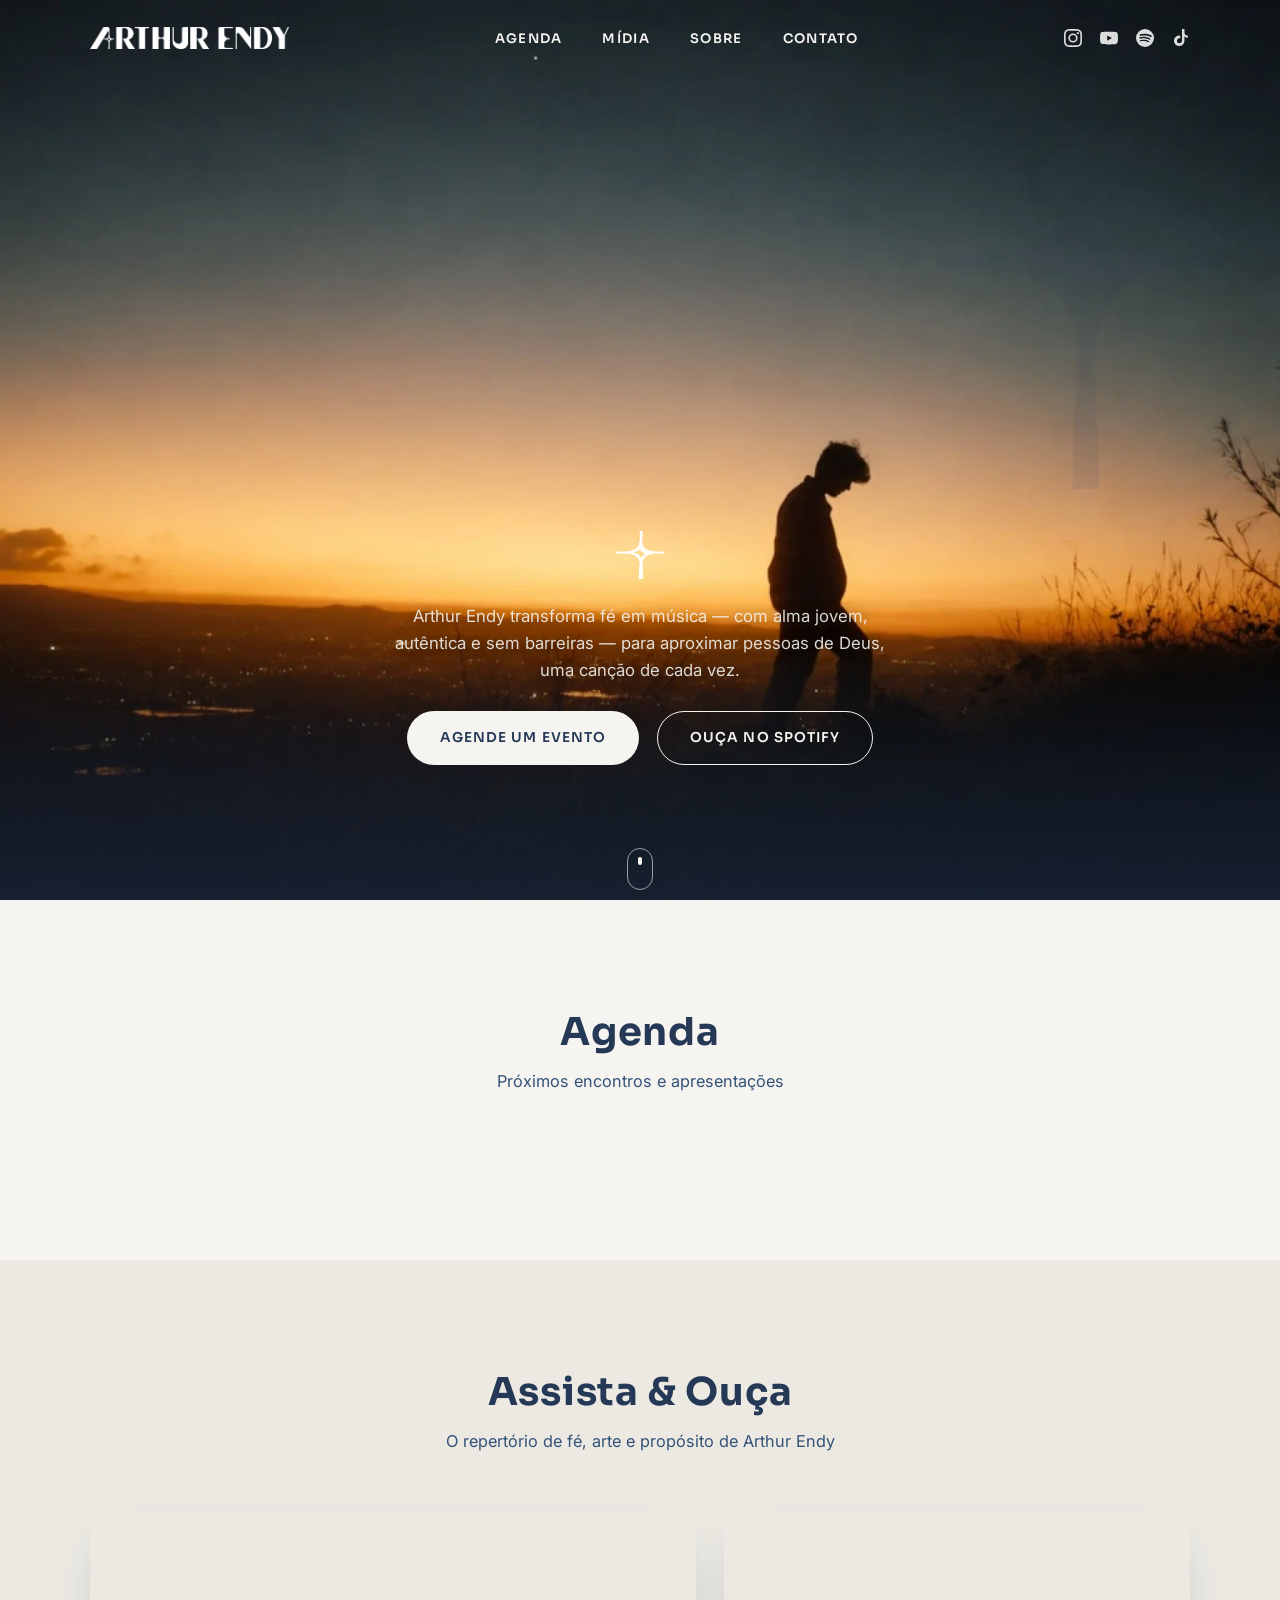
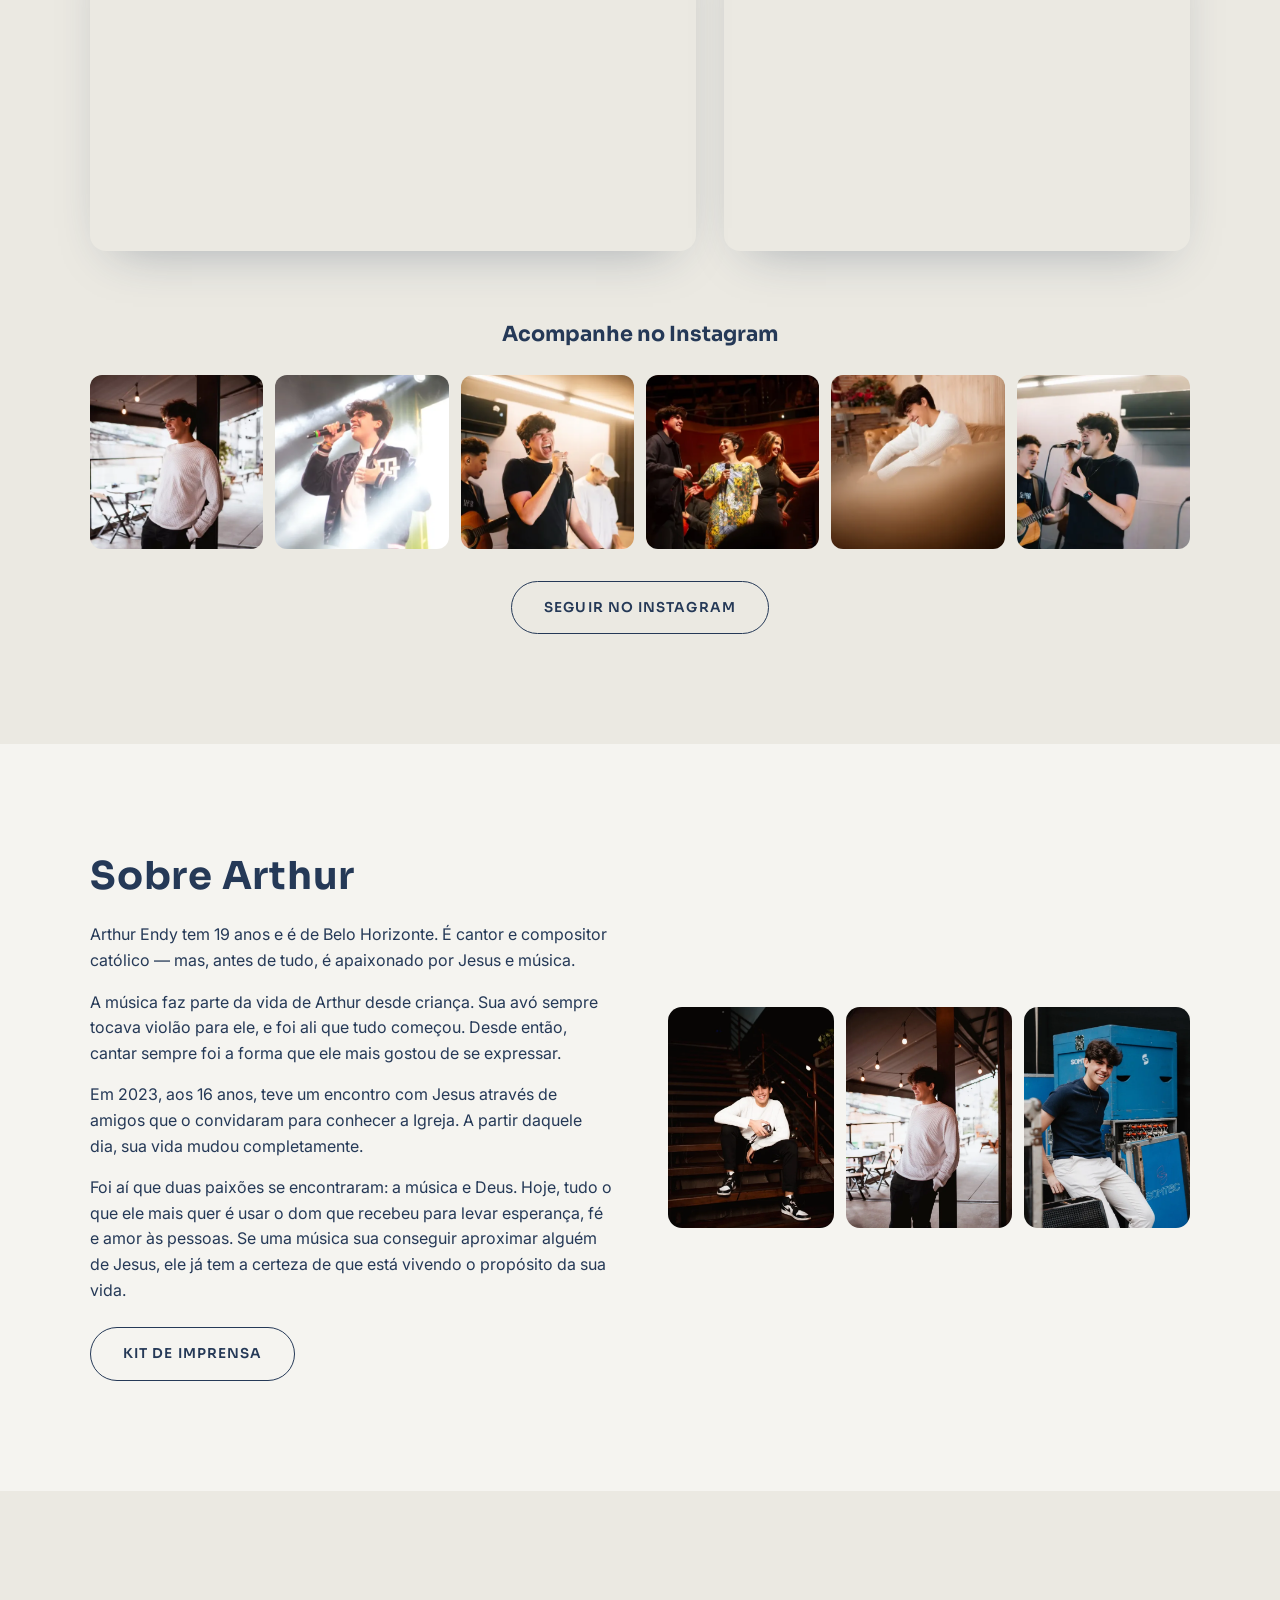
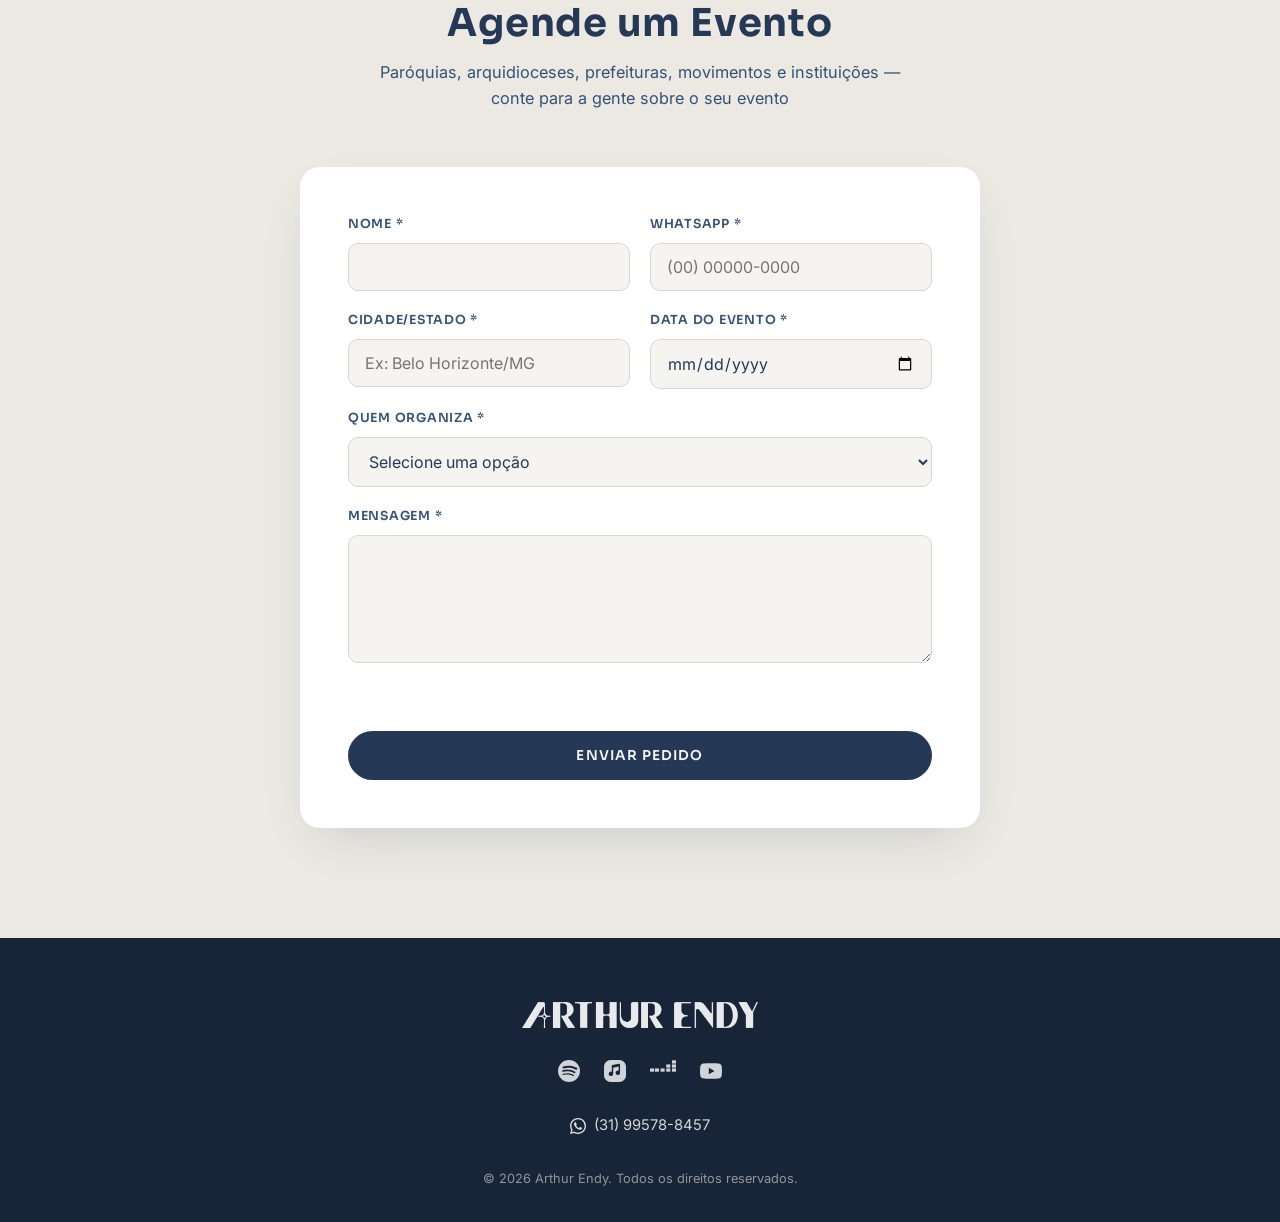
==== commit 732d6016: "Substitui placeholder de vídeo por embed do YouTube na seção Mídia Co-Authored-By: Claude Sonnet 5 <" ====
--- a/index.html
+++ b/index.html
@@ -86,11 +86,20 @@
       <a class="bit-widget-initializer"
         data-artist-name="id_15656749"
         data-app-id="1c23c01c9c00f2614237e19d9982d6f2"
-        data-display-local-dates="false"
         data-display-details="true"
         data-display-lineup="true"
         data-display-start-time="true"
         data-event-rsvp-position="left"
+        data-social-share-icon="true"
+        data-date-orientation="horizontal"
+        data-date-format="MMM. D, YYYY"
+        data-date-capitalization="capitalize"
+        data-follow-section-position="top"
+        data-follow-section-alignment="center"
+        data-follow-section-cta-text="FOLLOW"
+        data-language="pt"
+        data-display-limit="15"
+        data-bit-logo-position="hidden"
         ></a>
     </div>
   </section>
@@ -103,13 +112,14 @@
 
       <div class="media-grid">
         <div class="media-video">
-          <!-- TODO: confirmar o vídeo/lyric video oficial de "Desperta o Santo Dentro de Mim"
-               e substituir por: <iframe src="https://www.youtube.com/embed/VIDEO_ID" ...></iframe>
-               Nunca usar vídeos do repertório pop secular antigo. -->
-          <a class="video-placeholder" href="https://www.youtube.com/c/ArthurEndy" target="_blank" rel="noopener" aria-label="Assistir Arthur Endy no YouTube">
-            <img src="assets/icons/play.svg" alt="" class="play-icon" width="28" height="28">
-            <span>Assista no YouTube</span>
-          </a>
+          <iframe
+            src="https://www.youtube.com/embed/A3jggmgNoUM"
+            title="Vídeo de Arthur Endy no YouTube"
+            width="100%" height="100%" frameborder="0"
+            allow="accelerometer; autoplay; clipboard-write; encrypted-media; gyroscope; picture-in-picture"
+            allowfullscreen
+            style="aspect-ratio: 16 / 9; display: block; border-radius: 16px;"
+          ></iframe>
         </div>
 
         <div class="media-spotify">
